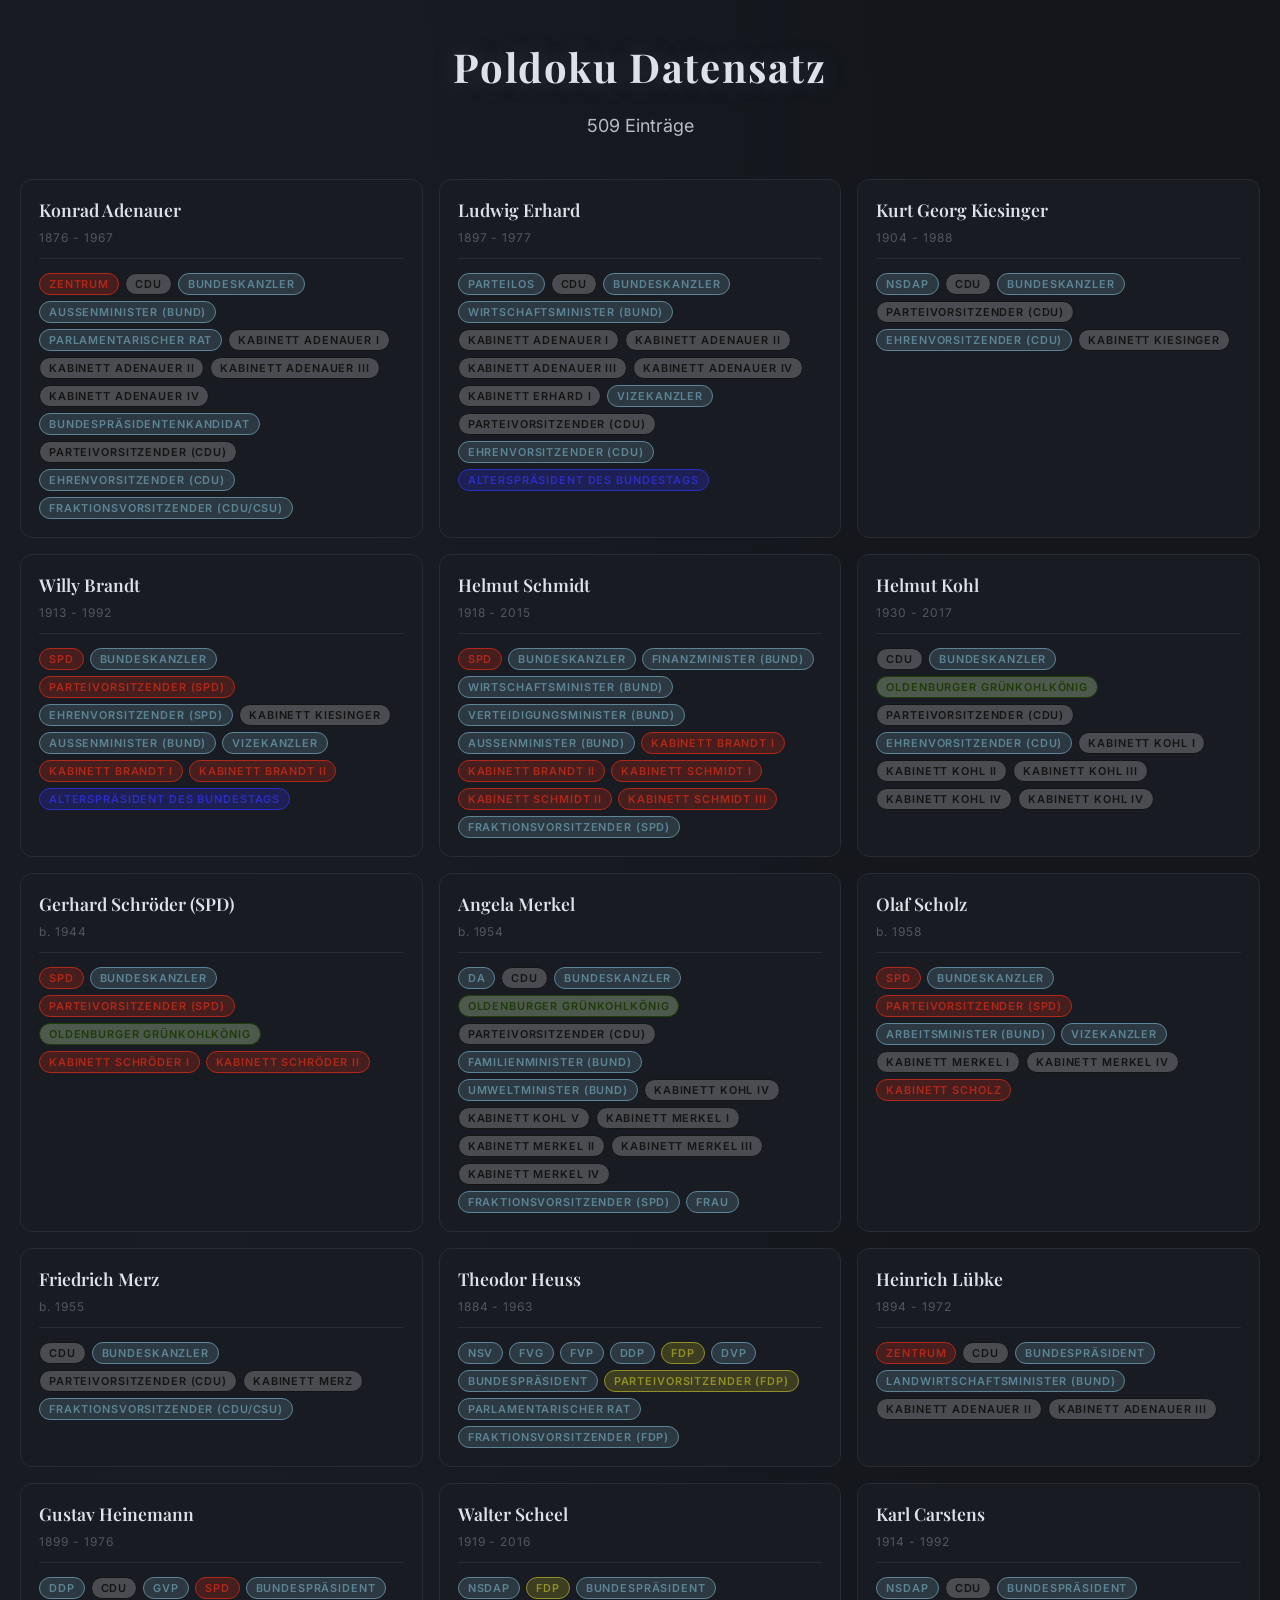
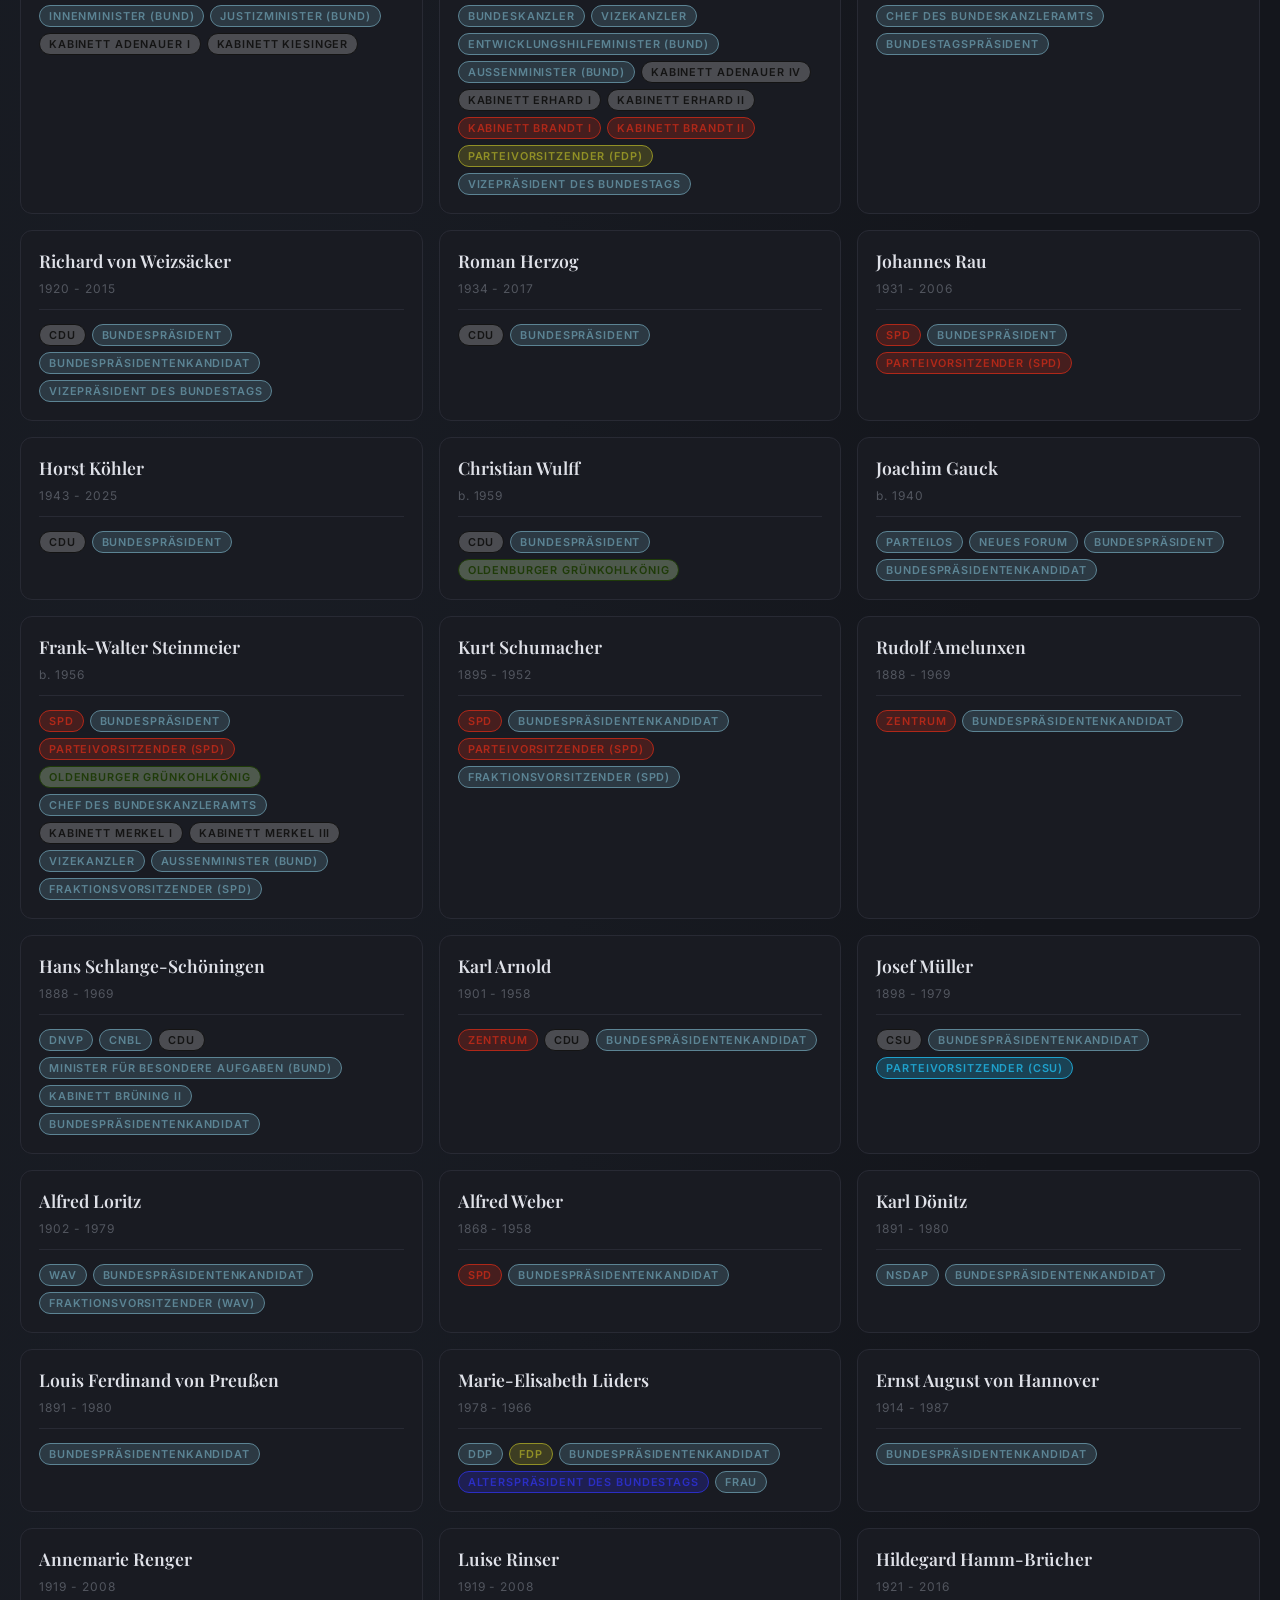
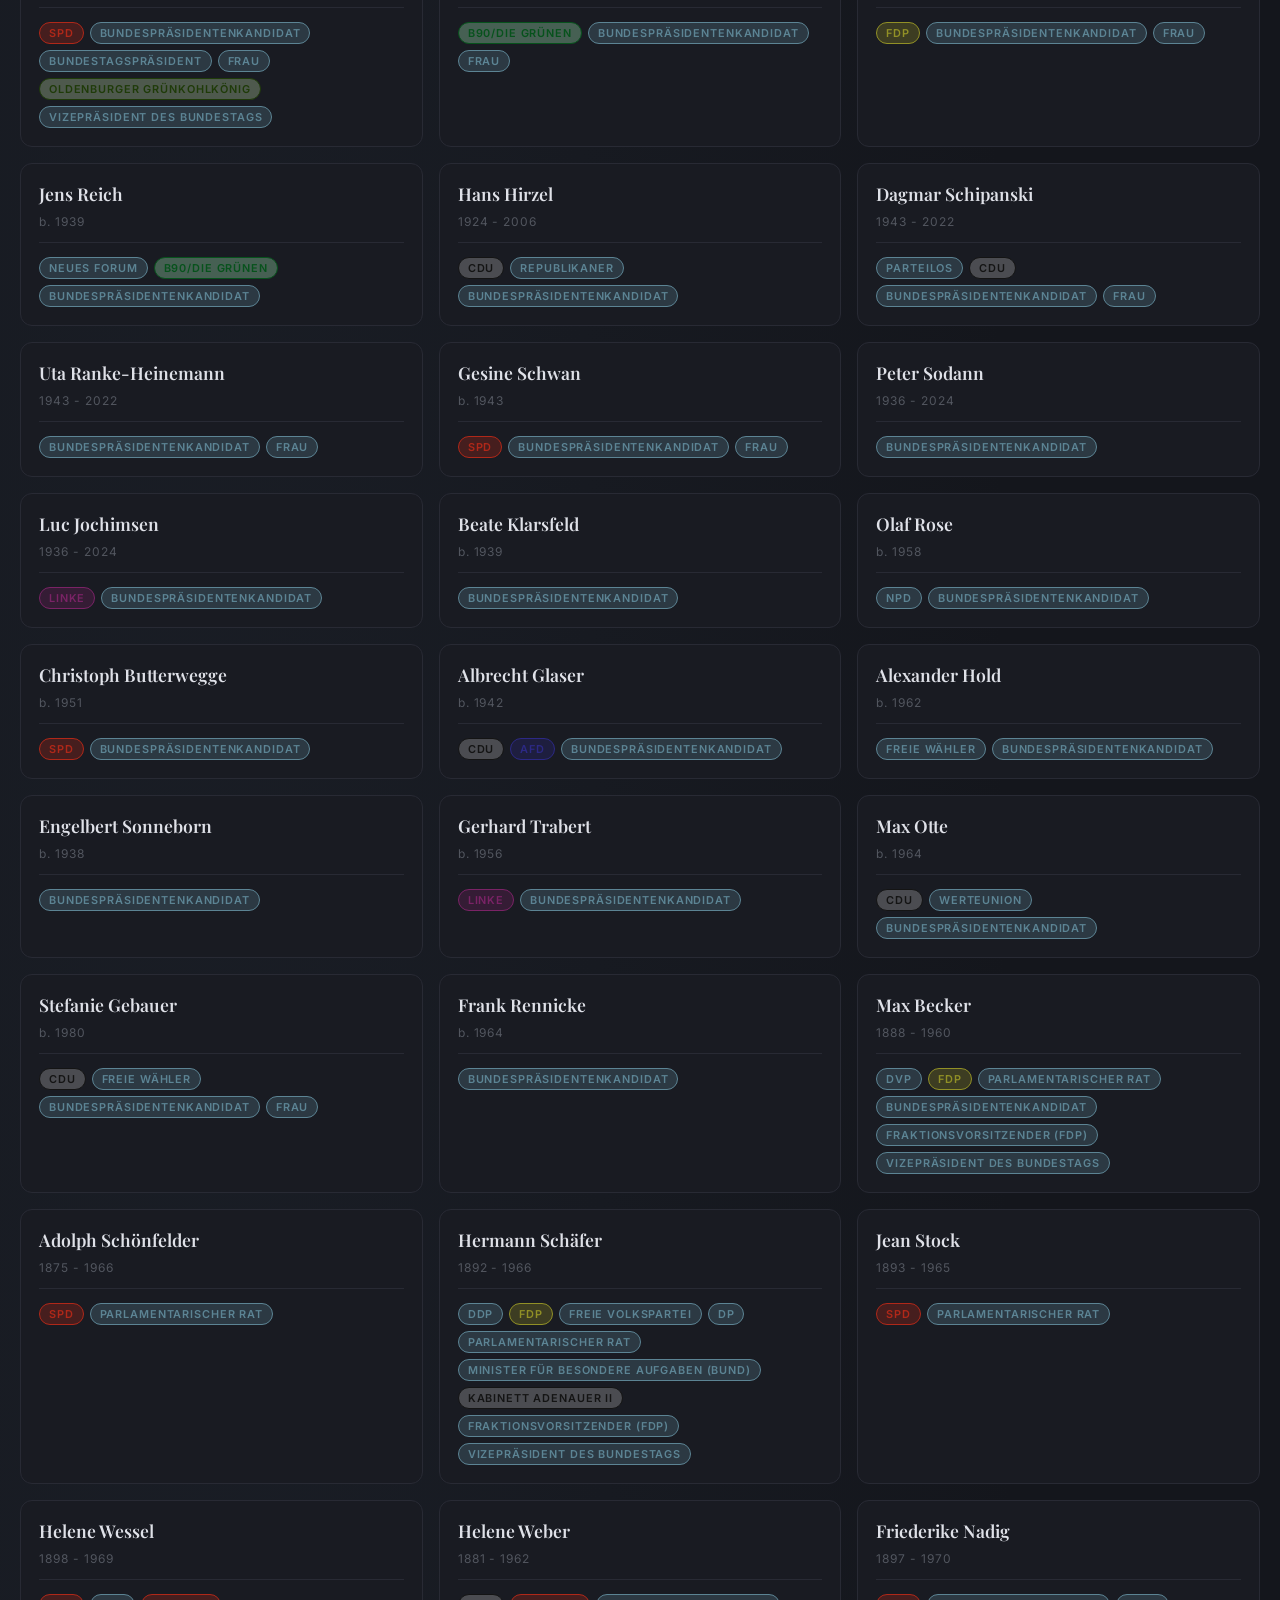
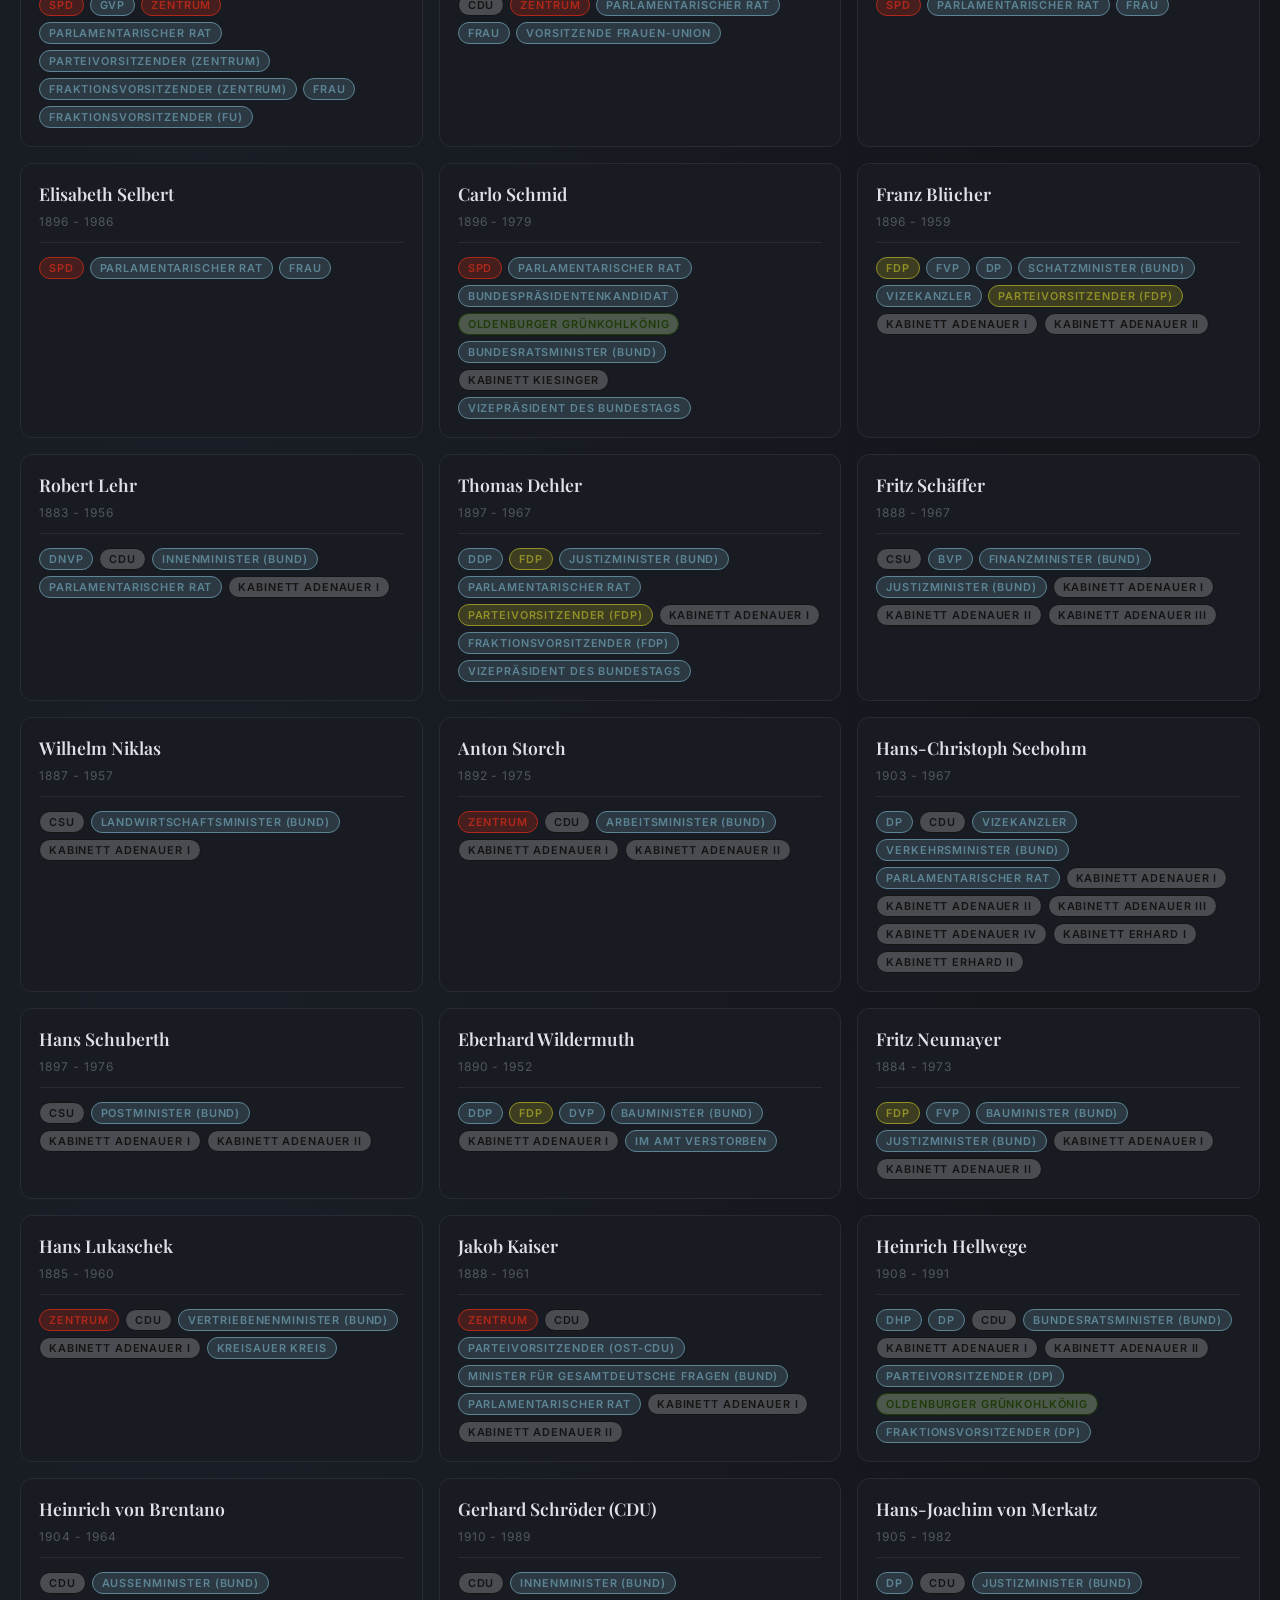
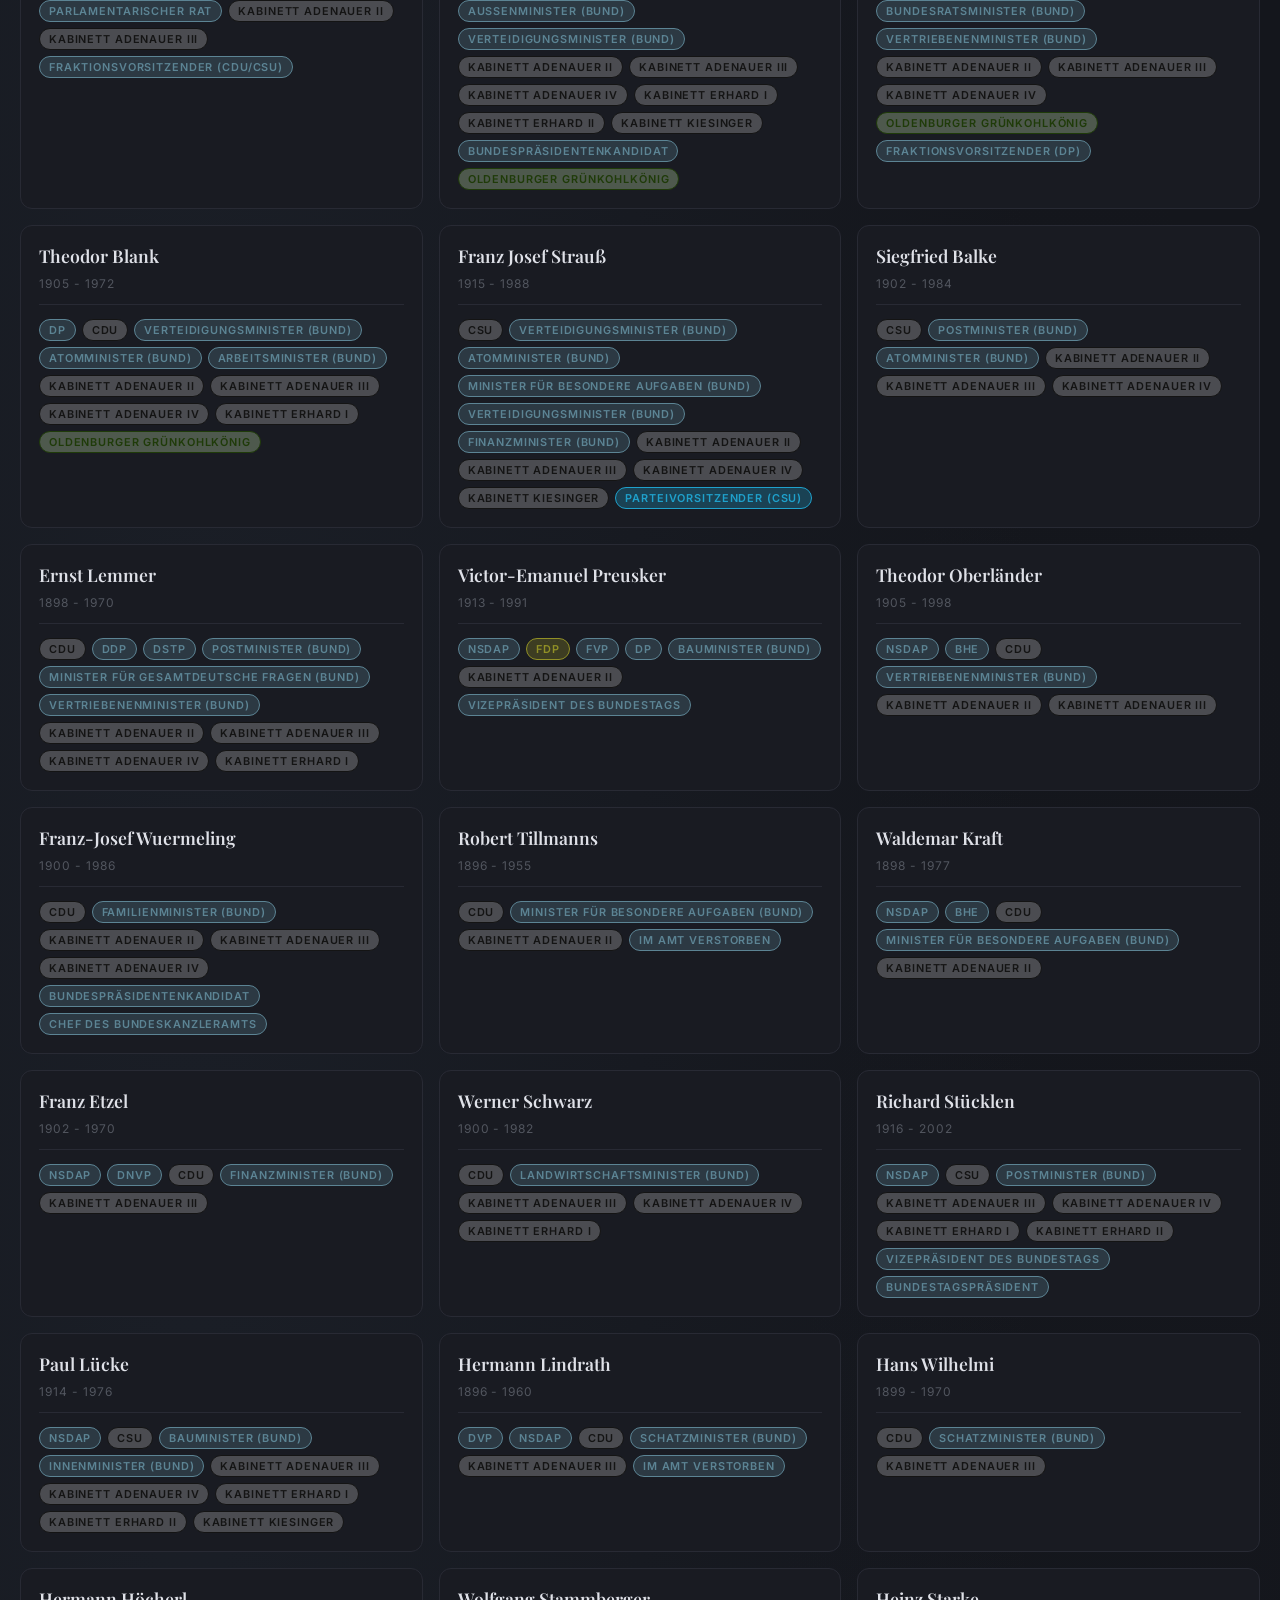
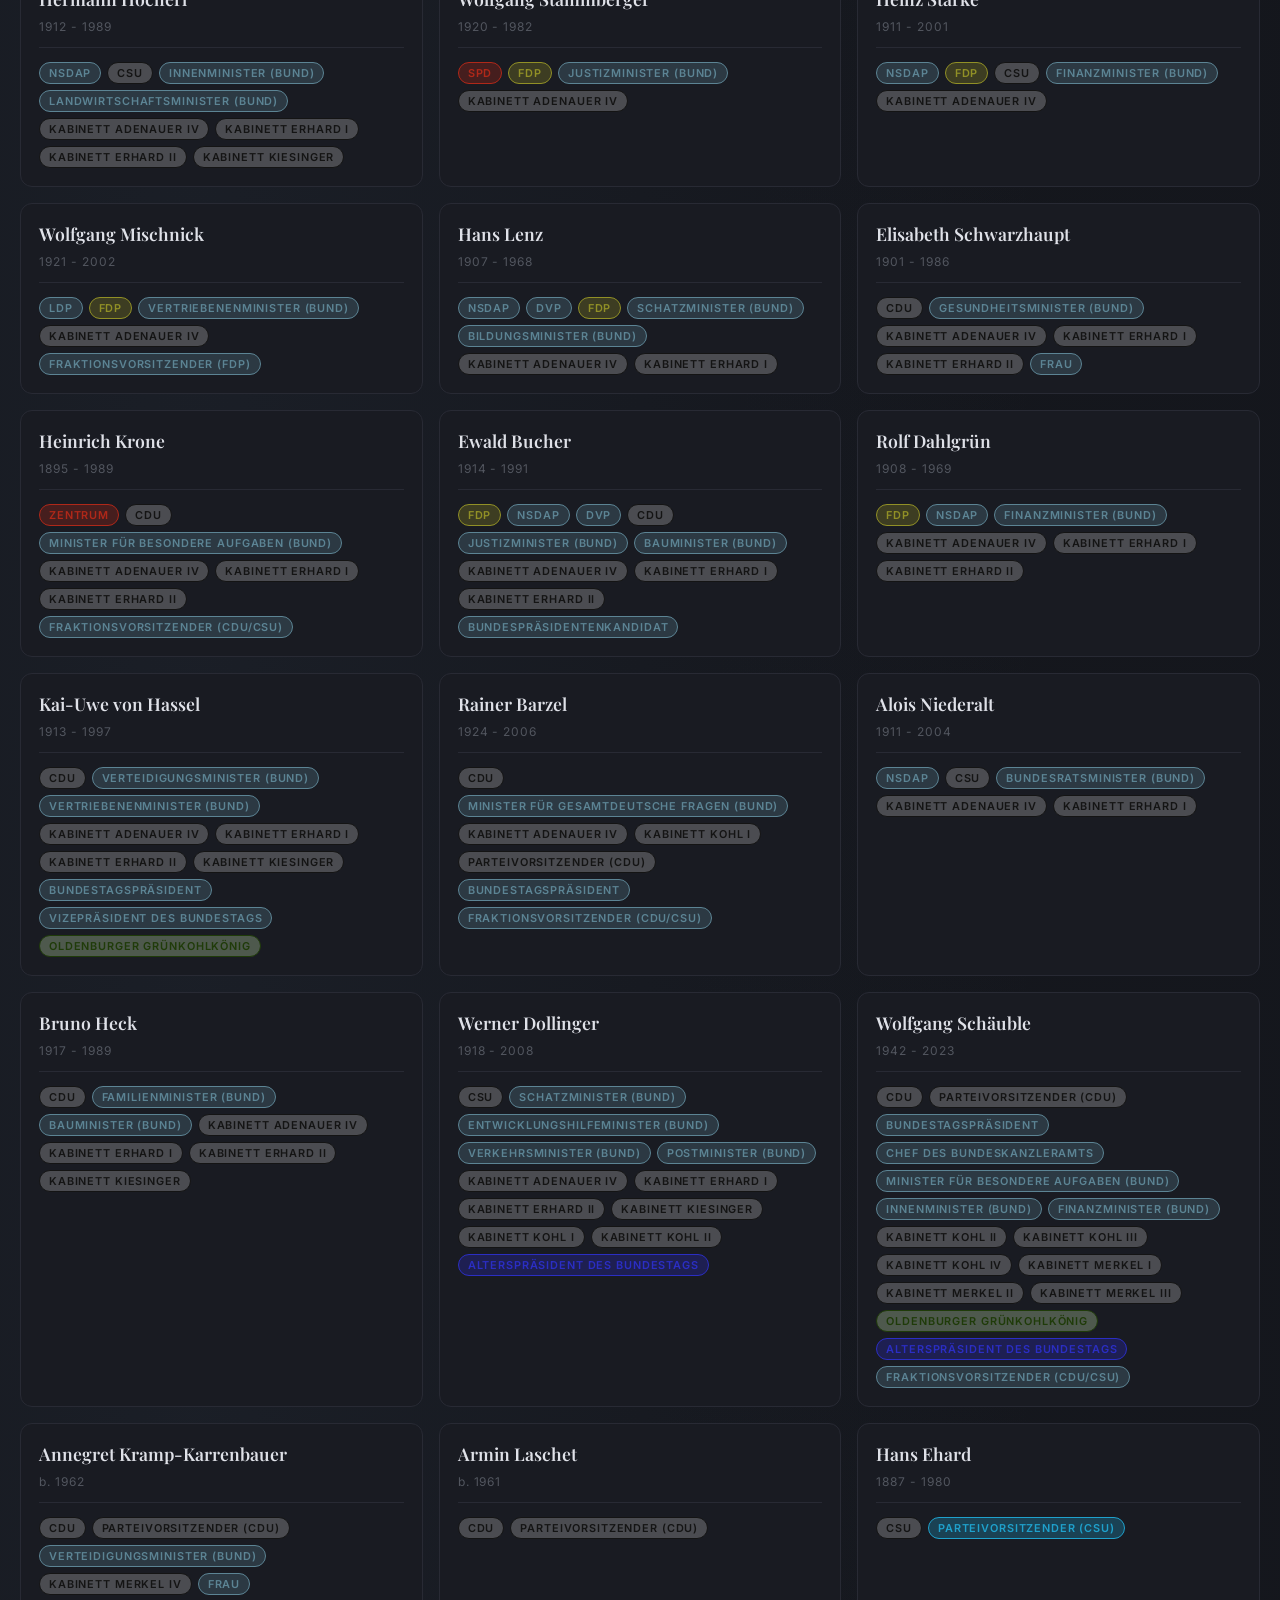
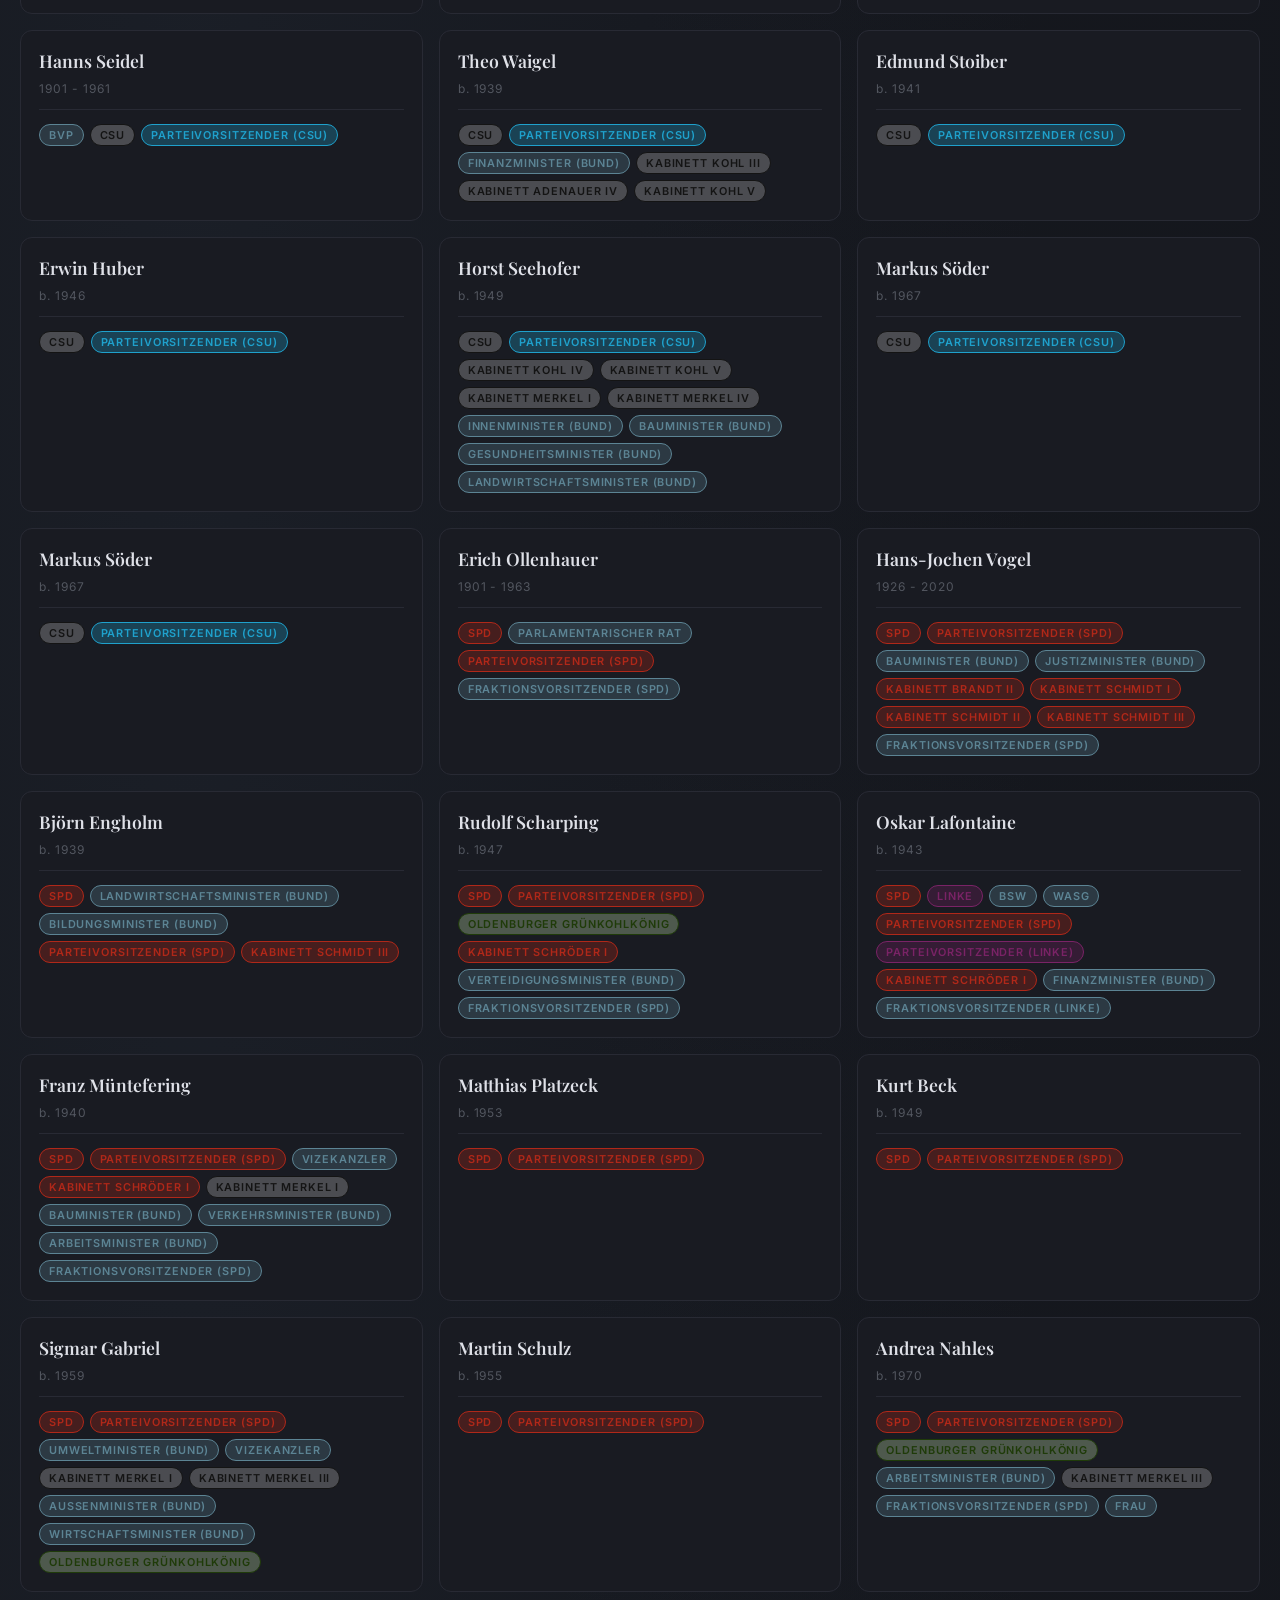
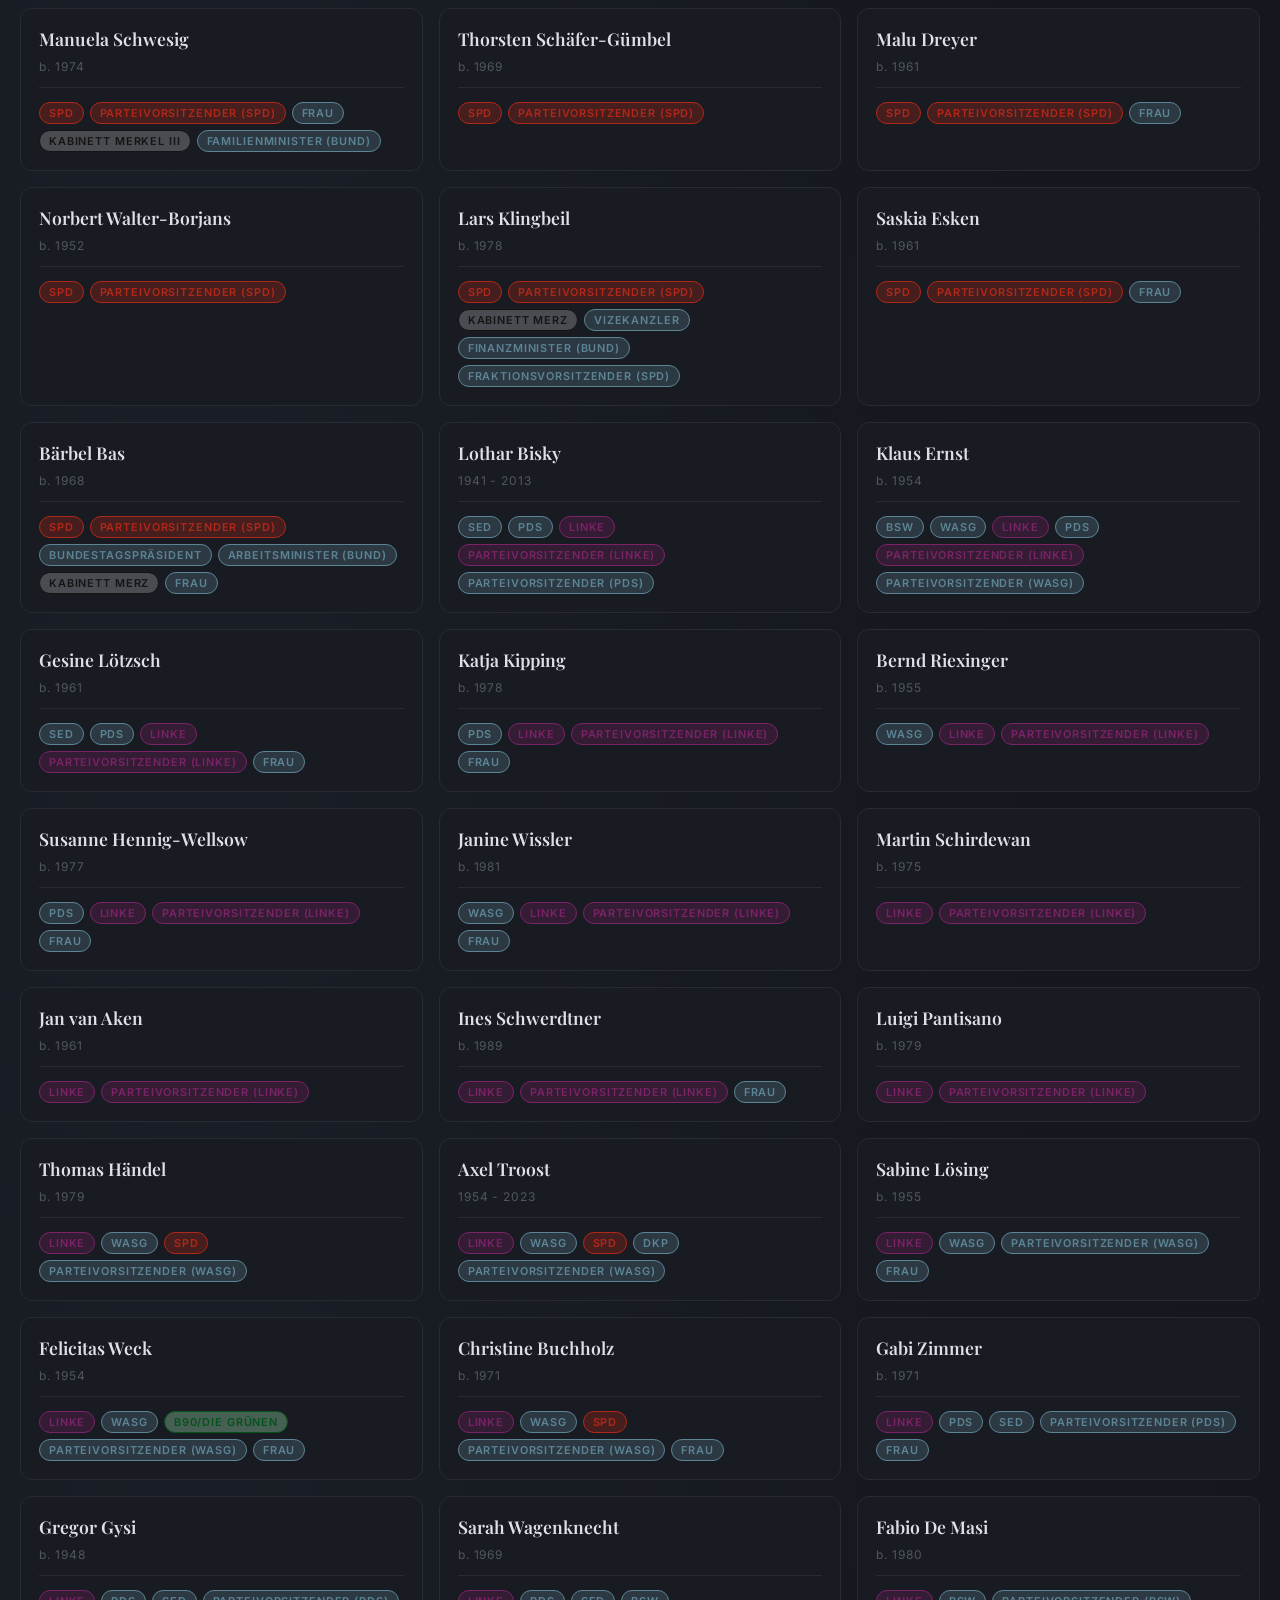
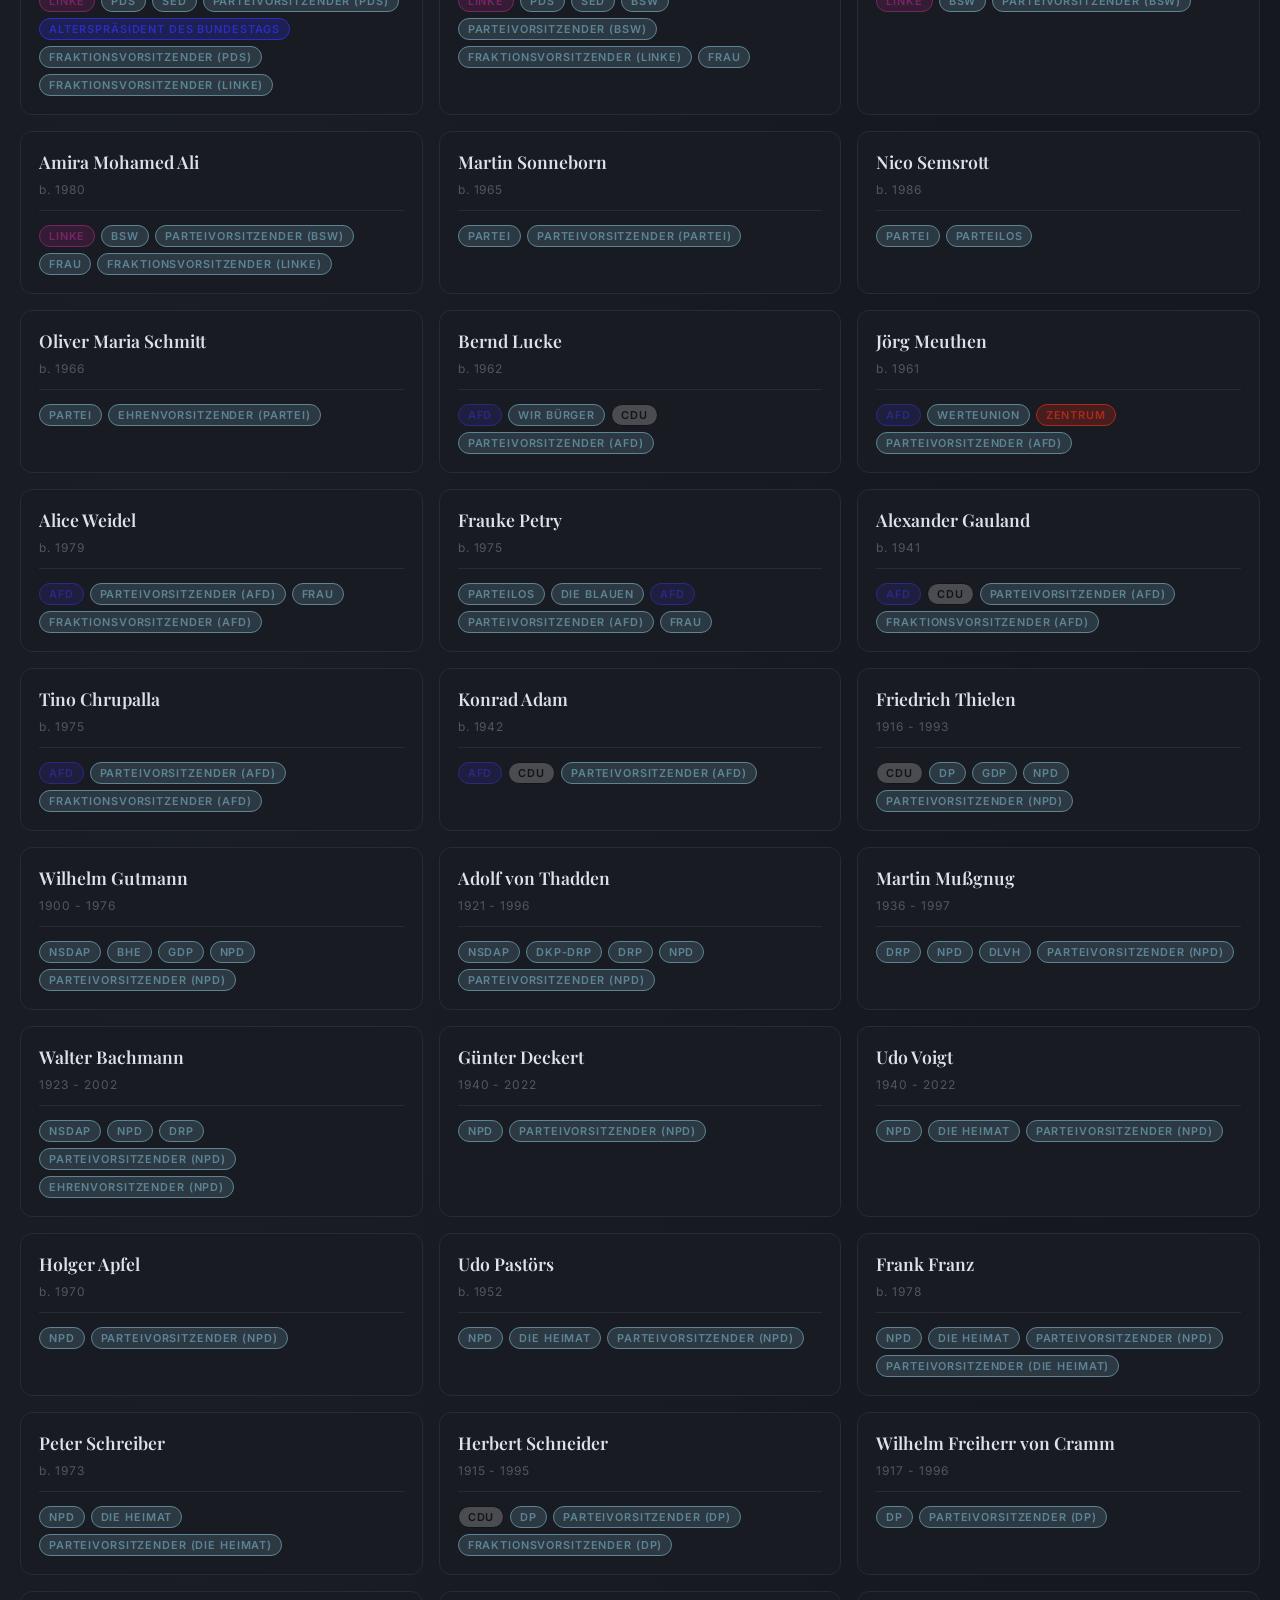
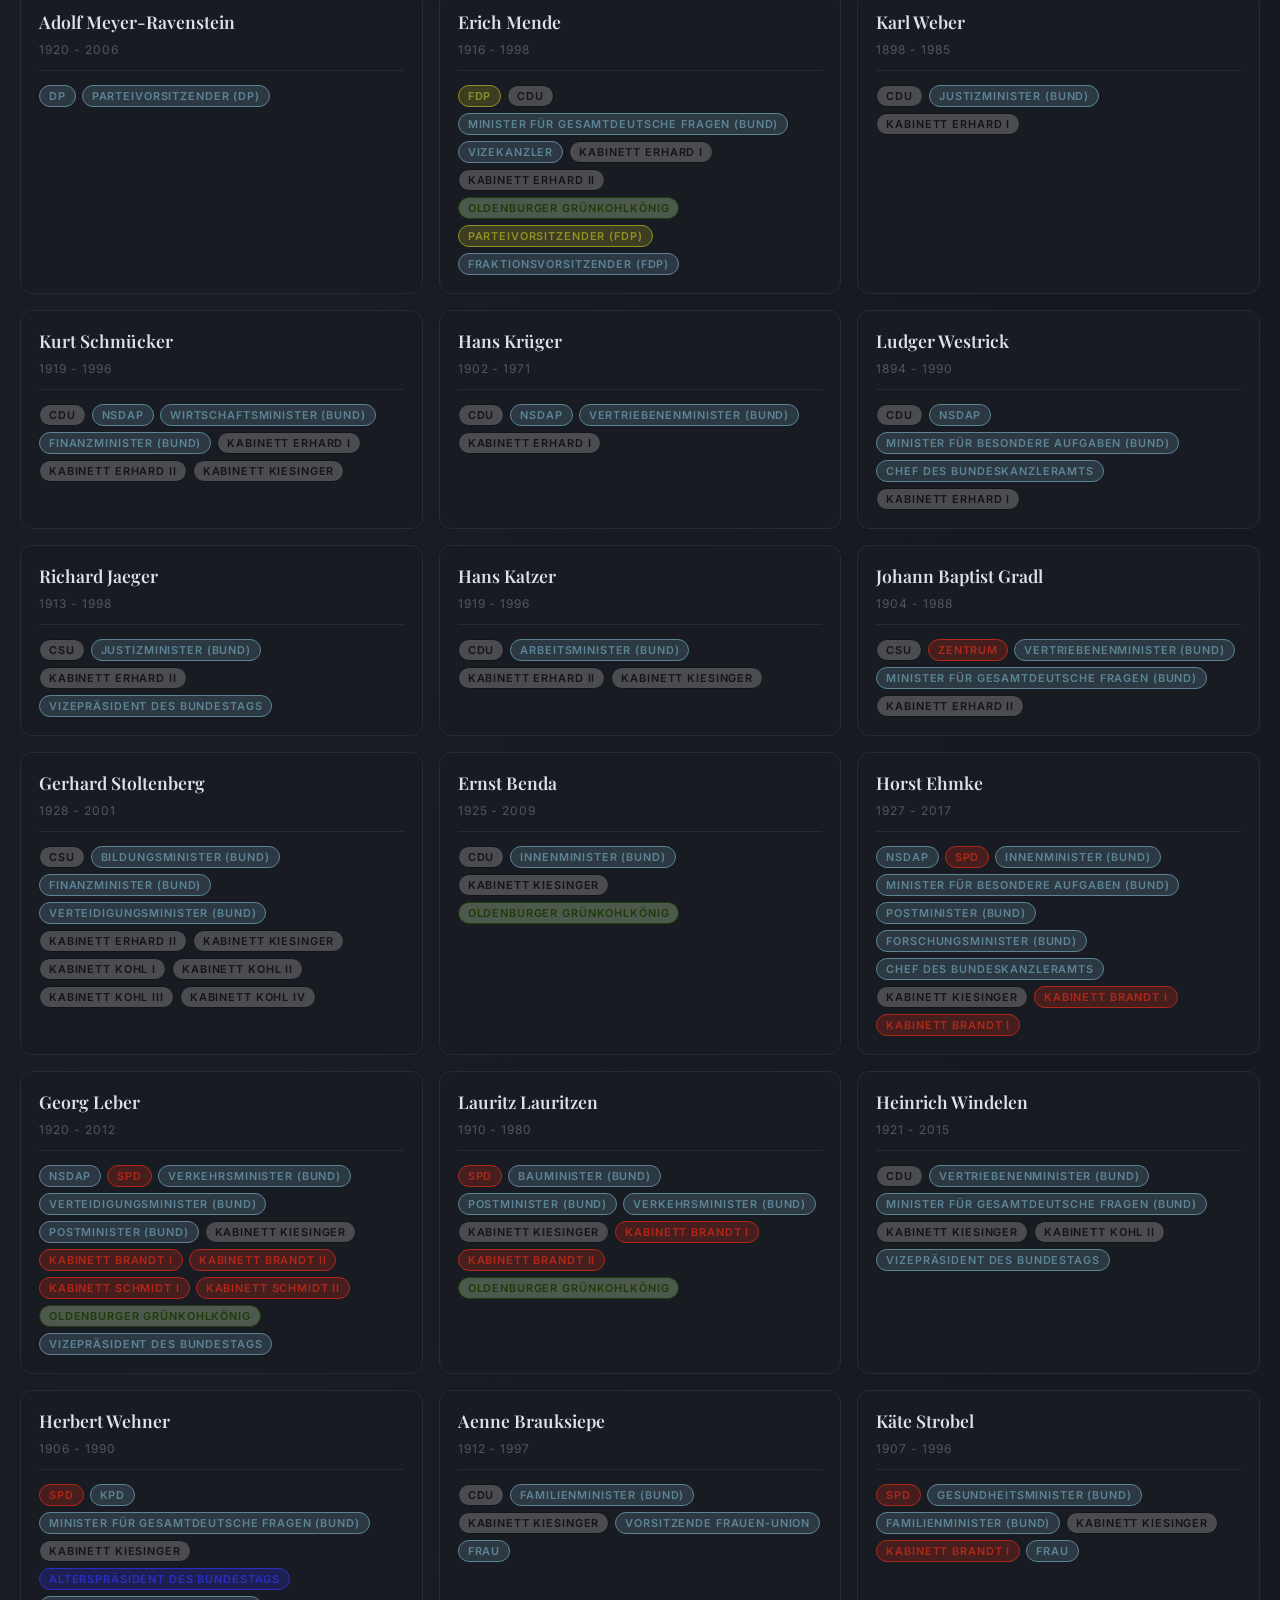
==== dataset.html @ 195da3c6 "Wambo" ====
<!DOCTYPE html>
<html lang="en">
<head>
  <meta charset="UTF-8" />
  <meta name="viewport" content="width=device-width, initial-scale=1.0" />
  <title>Dataset Visualization</title>
  <link href="https://fonts.googleapis.com/css2?family=Inter:wght@300;400;500;600&family=Playfair+Display:wght@600&display=swap" rel="stylesheet" />
  <link href="style.css" rel="stylesheet" />
  <style>
    body {
      padding-top: 40px;
    }
  </style>
</head>
<body>
  <header>
    <h1>Poldoku Datensatz</h1>
  </header>
  
  <div>
    <span id="total-count">...</span>
  </div>

  <div class="cards-grid" id="cards-container"></div>

  <script>
    // getRowColumnLabelStyle - adapted from setRowColumnLabelStyle in main.js
    function getRowColumnLabelStyle(color) {
      const defaultColor = '#5c8494';
      color = color || defaultColor;

      const hexToRgb = (hex) => {
        hex = hex.replace('#', '');
        return {
          r: parseInt(hex.slice(0, 2), 16),
          g: parseInt(hex.slice(2, 4), 16),
          b: parseInt(hex.slice(4, 6), 16)
        };
      };

      const rgbToHex = (r, g, b) => {
        return '#' + [r, g, b]
          .map(v => Math.round(v).toString(16).padStart(2, '0'))
          .join('');
      };

      const hexToLightness = (hex) => {
        hex = hex.replace('#', '');
        const r = parseInt(hex.slice(0, 2), 16) / 255;
        const g = parseInt(hex.slice(2, 4), 16) / 255;
        const b = parseInt(hex.slice(4, 6), 16) / 255;
        const max = Math.max(r, g, b);
        const min = Math.min(r, g, b);
        return (max + min) / 2;
      };

      const lightenHex = (hex, amount) => {
        const { r, g, b } = hexToRgb(hex);
        return rgbToHex(
          Math.min(255, r + 255 * amount),
          Math.min(255, g + 255 * amount),
          Math.min(255, b + 255 * amount)
        );
      };

      const darkenHex = (hex, amount) => {
        const { r, g, b } = hexToRgb(hex);
        return rgbToHex(
          r * (1 - amount),
          g * (1 - amount),
          b * (1 - amount)
        );
      };

      const lightness = hexToLightness(color);
      return {
        color: color,
        borderColor: color,
        backgroundColor: lightness < 0.3
          ? lightenHex(color, 0.6) + '55'
          : darkenHex(color, 0.1) + '55'
      };
    }

    async function renderJSON() {
      try {
        const [dataRes, conditionsRes] = await Promise.all([
          fetch('data.json'),
          fetch('conditions.json')
        ]);
        if (!dataRes.ok) throw new Error('Failed to load data');
        if (!conditionsRes.ok) throw new Error('Failed to load conditions');
        const data = await dataRes.json();
        const conditions = await conditionsRes.json();
        
        // Build a mapping from property strings to colors
        const propertyToColor = {};
        conditions.forEach(cond => {
          if (cond.color) {
            const conditionText = cond.condition;
            const includesMatches = conditionText.matchAll(/x\.properties\.includes\('([^']+)'\)/g);
            includesMatches.forEach(m => propertyToColor[m[1]] = cond.color);
            const startsWithMatches = conditionText.matchAll(/element\.startsWith\('([^']+)'\)/g);
            startsWithMatches.forEach(m => propertyToColor[m[1]] = cond.color);
          }
        });
        
        const container = document.getElementById('cards-container');
        const totalCount = document.getElementById('total-count');
        totalCount.textContent = `${data.length} Einträge`;
        
        data.forEach(person => {
          const card = document.createElement('div');
          card.className = 'person-card';
          
          const header = document.createElement('div');
          header.className = 'card-header';
          
          const name = document.createElement('h3');
          name.className = 'person-name';
          name.textContent = person.name;
          
          const lifespan = document.createElement('span');
          lifespan.className = 'person-lifespan';
          lifespan.textContent = person.death ? `${person.birth} - ${person.death}` : `b. ${person.birth}`;
          
          header.append(name, lifespan);
          card.appendChild(header);
          
          if (person.properties.length > 0) {
            const tags = document.createElement('div');
            tags.className = 'tags';
            person.properties.forEach(p => {
              const tag = document.createElement('span');
              tag.className = 'tag';
              tag.textContent = p;
              const color = propertyToColor[p] || '#5c8494';
              const tagId = 'tag-' + Math.random().toString(36).substr(2, 9);
              tag.id = tagId;
              const style = getRowColumnLabelStyle(color);
              tag.style.color = style.color;
              tag.style.borderColor = style.borderColor;
              tag.style.backgroundColor = style.backgroundColor;
              tags.appendChild(tag);
            });
            card.appendChild(tags);
          }
          
          container.appendChild(card);
        });
        
      } catch (error) {
        console.error('Error rendering JSON:', error);
        document.getElementById('cards-container').innerHTML = '<div class="error">Failed to load data.</div>';
      }
    }
    
    document.addEventListener('DOMContentLoaded', renderJSON);
  </script>
  
  <style>
    .cards-grid {
      display: grid;
      grid-template-columns: repeat(auto-fill, minmax(320px, 1fr));
      gap: 16px;
      padding: 20px;
      max-width: 1400px;
      width: 100%;
    }
    
    .person-card {
      background: #191b22;
      border: 1px solid #282a34;
      border-radius: 12px;
      padding: 18px;
      transition: all 0.2s ease;
    }
    
    .person-card:hover {
      border-color: #444c5c;
      box-shadow: 0 4px 20px rgba(60, 75, 95, 0.2);
      transform: translateY(-2px);
    }
    
    .card-header {
      margin-bottom: 14px;
      padding-bottom: 12px;
      border-bottom: 1px solid #282a34;
    }
    
    .person-name {
      font-family: 'Playfair Display', serif;
      font-size: 1.1rem;
      color: #dfe1e8;
      margin-bottom: 4px;
      font-weight: 600;
    }
    
    .person-lifespan {
      font-size: 0.75rem;
      color: #52565f;
      letter-spacing: 0.08em;
    }
    
    .tags {
      display: flex;
      flex-wrap: wrap;
      gap: 6px;
      margin-top: 10px;
    }
    
    .tag {
      font-size: 0.68rem;
      font-weight: 600;
      letter-spacing: 0.08em;
      text-transform: uppercase;
      padding: 3px 9px;
      border-radius: 16px;
      border: 1px solid;
    }
    
    .error {
      color: #bd2b41;
      text-align: center;
      padding: 40px;
      font-size: 1rem;
    }
    
    @media (max-width: 768px) {
      .cards-grid {
        grid-template-columns: repeat(auto-fill, minmax(280px, 1fr));
        padding: 12px;
      }
    }
  </style>
</body>
</html>
---- style.css ----
*, *::before, *::after { box-sizing: border-box; margin: 0; padding: 0; }

[contenteditable=true]:empty:before{
    content: attr(placeholder);
    color: #52565f;
    font-size: 0.9rem;
    font-weight: 500;
    pointer-events: none;
    display: block; /* For Firefox */
}

body {
    min-height: 100vh;
    display: flex;
    flex-direction: column;
    align-items: center;
    justify-content: center;
    background: #14161c;
    background-image:
    radial-gradient(ellipse at 15% 25%, rgba(60, 75, 95, 0.16) 0%, transparent 55%),
    radial-gradient(ellipse at 85% 75%, rgba(50, 65, 80, 0.14) 0%, transparent 55%);
    font-family: 'Inter', sans-serif;
    color: #b8bcc6;
    gap: 1.4rem;
    font-size: 18px;
}

header { text-align: center; }

h1 {
    font-family: 'Playfair Display', serif;
    font-size: 2.5rem;
    color: #dfe1e8;
    letter-spacing: 0.04em;
    text-shadow: 0 0 24px rgba(100, 116, 139, 0.28);
}

.subtitle {
    font-size: 0.9rem;
    letter-spacing: 0.22em;
    text-transform: uppercase;
    color: #52565f;
    margin-top: 0.5rem;
}

/* ── Progress ── */
.progress-row {
    display: flex;
    align-items: center;
    gap: 10px;
    width: min(486px, 94vw);
}

.track {
    flex: 1;
    height: 3px;
    background: #20222a;
    border-radius: 3px;
    overflow: hidden;
}

.fill {
    height: 100%;
    width: 0%;
    background: linear-gradient(90deg, #465063, #62728a);
    border-radius: 3px;
    transition: width 0.45s ease;
}

.prog-label {
    font-size: 0.875rem;
    color: #52565f;
    min-width: 40px;
    text-align: right;
}

.wrong-answers-label {
    font-size: 0.875rem;
    color: #bd2b41;
    min-width: 40px;
    text-align: right;
}

.wrong-answers-label::before {
    content: "❌";
    margin-right: 5px;
    font-size: 0.625rem;
}

/* ── Grid ─ */
.grid {
    display: grid;
    grid-template-columns: minmax(70px, 8vw) repeat(3, minmax(100px, 10vw));
    grid-template-rows: minmax(56px, 12vh) repeat(3, minmax(100px, 15vh));
    gap: 6px;
    width: fit-content;
    max-width: 90vw;
    margin: 0 auto;
}

.corner { /* empty */ }

.col-label,
.row-label {
    display: flex;
    flex-direction: column;
    align-items: center;
    justify-content: center;
    gap: 5px;
    background: #191b22;
    border: 1px solid #282a34;
    border-radius: 10px;
    padding: 10px 8px;
    font-size: 0.85rem;
    font-weight: 600;
    letter-spacing: 0.14em;
    text-transform: uppercase;
    text-align: center;
    overflow-wrap: break-word;
    cursor: help;
}

.lbl-icon {
    max-height: 20px;
}

/* ── Cells ── */
.cell {
    background: #16171f;
    border: 1.5px dashed #262832;
    border-radius: 10px;
    display: flex;
    align-items: center;
    justify-content: center;
    cursor: pointer;
    transition: background 0.14s, border-color 0.14s, box-shadow 0.14s;
    text-align: center;
    padding: 12px;
    font-size: 1rem;
    position: relative;
}

.cell:not(.filled):hover {
    background: #1c1e28;
    border-color: #444c5c;
    border-style: solid;
    box-shadow: 0 0 16px rgba(60, 75, 95, 0.1);
}

.cell-hint {
    font-size: 0.85rem;
    color: #34363f;
    letter-spacing: 0.04em;
    pointer-events: none;
}

.cell.filled {
    background: #14201c;
    border: 1.5px solid #3a5c50;
    cursor: default;
}

.cell.filled:hover { box-shadow: none; }

.cell.filled.gold {
    background: #2d2208;
    border-color: #d4a017;
}

.cell.filled.gold .cell-answer span {
    color: #d4a017;
}

.cell.filled.gold .check-ring {
    background: #4a3a0a;
    border-color: #d4a017;
    color: #ffd700;
}

.cell.wrong {
    background: #2d191b;
    border-color: #8c4a4a;
    box-shadow: inset 0 0 0 1px rgba(140,74,74,0.4);
}

.cell.wrong .cell-hint,
.cell.wrong .cell-answer span {
    color: #d4867c;
}

.label-tooltip {
    position: fixed;
    z-index: 150;
    max-width: 260px;
    padding: 14px 16px;
    background: rgba(24, 26, 36, 0.94);
    border: 1px solid rgba(100, 116, 139, 0.18);
    border-radius: 12px;
    color: #777777;
    font-size: 0.825rem;
    line-height: 1.35;
    pointer-events: none;
    opacity: 0;
    transition: opacity 0.16s ease, transform 0.16s ease;
    box-shadow: 0 18px 40px rgba(0,0,0,0.28);
    white-space: normal;
}

.label-tooltip.visible {
    opacity: 1;
}

.cell-answer {
    display: flex;
    flex-direction: column;
    align-items: center;
    gap: 6px;
    pointer-events: none;
}

.check-ring {
    width: 24px;
    height: 24px;
    border-radius: 50%;
    background: #204438;
    border: 1px solid #4a8c72;
    display: flex;
    align-items: center;
    justify-content: center;
    font-size: 0.75rem;
    color: #7cc4a8;
}

.check-ring.wrong {
    background: #4a1c1c;
    border-color: #8c4a4a;
    color: #d4867c;
}

.cell-answer span {
    color: #6cb494;
    font-weight: 600;
    font-size: 1.05rem;
}

/* ── Modal ── */
.backdrop {
    position: fixed;
    inset: 0;
    background: rgba(6, 6, 10, 0.82);
    backdrop-filter: blur(5px);
    display: flex;
    align-items: center;
    justify-content: center;
    z-index: 100;
    opacity: 0;
    pointer-events: none;
    transition: opacity 0.18s;
}

.backdrop.open {
    opacity: 1;
    pointer-events: all;
}

.modal {
    background: #191b24;
    border: 1px solid #2c2e3a;
    border-radius: 16px;
    padding: 22px 24px 26px;
    width: 310px;
    max-width: 92vw;
    box-shadow: 0 28px 72px rgba(0,0,0,0.7), 0 0 44px rgba(50,58,72,0.1);
    transform: scale(0.95) translateY(6px);
    transition: transform 0.18s;
}

.backdrop.open .modal {
    transform: scale(1) translateY(0);
}

.modal-head {
    display: flex;
    justify-content: space-between;
    align-items: flex-start;
    margin-bottom: 16px;
}

.modal-eyebrow {
    font-size: 0.8125rem;
    text-transform: uppercase;
    letter-spacing: 0.2em;
    color: #484a58;
    margin-bottom: 6px;
}

.modal-tags { display: flex; align-items: center; gap: 6px; flex-wrap: wrap; }

.tag {
    font-size: 0.825rem;
    font-weight: 600;
    letter-spacing: 0.1em;
    text-transform: uppercase;
    padding: 4px 10px;
    border-radius: 20px;
}

.tag.r { background: rgba(50,70,90,0.24); color: #5c8494; border: 1px solid rgba(50,70,90,0.4); }
.tag.c { background: rgba(60,66,80,0.24); color: #8890a2; border: 1px solid rgba(60,66,80,0.4); }
.plus { color: #383a46; font-size: 0.9375rem; }

.x-btn {
    background: none;
    border: none;
    color: #40424e;
    font-size: 1.125rem;
    cursor: pointer;
    line-height: 1;
    padding: 2px 4px;
    border-radius: 4px;
    transition: color 0.14s;
}
.x-btn:hover { color: #868c9c; }

.opts { 
    display: flex; 
    flex-direction: column; 
    gap: 7px;
    max-height: 200px;
    overflow-y: auto;
}

.opts-text-box {
    font-size: 1.1rem;
    font-weight: 600;
    letter-spacing: 0.1em;
    text-transform: uppercase;
    padding: 14px 16px;
    margin-bottom: 16px;
    border-radius: 9px;
    background: rgba(60,66,80,0.24);
    color: #8890a2;
    border: 1px solid rgba(60,66,80,0.4);
    outline: none;
    transition: background 0.13s, border-color 0.13s, color 0.13s, box-shadow 0.13s;
    min-height: 20px;
}

.opts-text-box:focus {
    background: rgba(80,90,110,0.32);
    border-color: rgba(80,90,110,0.6);
    color: #dadde4;
    box-shadow: 0 0 12px rgba(60,75,95,0.2);
}

.opts-text-box.wrong {
    background: #201616;
    border-color: #8c5c4a;
    color: #c49080;
    animation: jolt 0.32s ease;
}

.opt {
    background: #20222c;
    border: 1px solid #2e303c;
    color: #a4a8b6;
    font-family: 'Inter', sans-serif;
    font-size: 1.1rem;
    font-weight: 500;
    cursor: pointer;
    text-align: left;
    display: flex;
    align-items: center;
    gap: 10px;
    border-radius: 9px;
    padding: 12px 16px;
    transition: background 0.13s, border-color 0.13s, color 0.13s;
}

.opt:hover { background: #262836; border-color: #444c5c; color: #dcdee6; }

.dot {
    width: 8px; height: 8px;
    border-radius: 50%;
    background: #3e4250;
    flex-shrink: 0;
    transition: background 0.13s;
}
.opt:hover .dot { background: #62728a; }

.opt.correct {
    background: #142018;
    border-color: #4a8c72;
    color: #7cbc9c;
    animation: pop 0.32s ease;
}
.opt.correct .dot { background: #4a8c72; }

.opt.wrong {
    background: #201616;
    border-color: #8c5c4a;
    color: #c49080;
    animation: jolt 0.32s ease;
}
.opt.wrong .dot { background: #8c5c4a; }

@keyframes pop  { 0%,100%{transform:scale(1)} 50%{transform:scale(1.03)} }
@keyframes jolt { 0%,100%{transform:translateX(0)} 25%{transform:translateX(-5px)} 75%{transform:translateX(5px)} }

/* ── Win overlay ── */
.win {
    position: fixed;
    inset: 0;
    background: rgba(6,6,10,0.88);
    backdrop-filter: blur(6px);
    display: flex;
    align-items: center;
    justify-content: center;
    z-index: 200;
    opacity: 0;
    pointer-events: none;
    transition: opacity 0.45s;
}

.win.show { opacity: 1; pointer-events: all; }

.win-box {
    background: #181a24;
    border: 1px solid #3a4252;
    border-radius: 18px;
    padding: 40px 52px;
    text-align: center;
    box-shadow: 0 0 70px rgba(50,60,80,0.18), 0 28px 72px rgba(0,0,0,0.62);
}

.win-icon { font-size: 3.25rem; margin-bottom: 14px; }
.win-title { font-family:'Playfair Display',serif; font-size:2.25rem; color:#dfe1e8; margin-bottom:6px; }
.win-sub { font-size:0.975rem; color:#484a58; margin-bottom:24px; }

.again-btn {
    background: linear-gradient(135deg, #38404e, #4c5668);
    border: none;
    border-radius: 10px;
    padding: 12px 32px;
    color: #dadde4;
    font-family: 'Inter', sans-serif;
    font-size: 1.075rem;
    font-weight: 600;
    cursor: pointer;
    letter-spacing: 0.06em;
    transition: opacity 0.15s;
}
.again-btn:hover { opacity: 0.78; }

/* ── Footer ── */
footer {
    margin-top: 2rem;
    padding: 14px 22px;
    color: #52565f;
    font-size: 0.9rem;
}

.footer-links {
    display: flex;
    gap: 16px;
    justify-content: center;
    flex-wrap: wrap;
}

.footer-links a {
    color: #6c8494;
    text-decoration: none;
    transition: color 0.14s;
}

.footer-links a:hover {
    color: #a4b8c8;
}
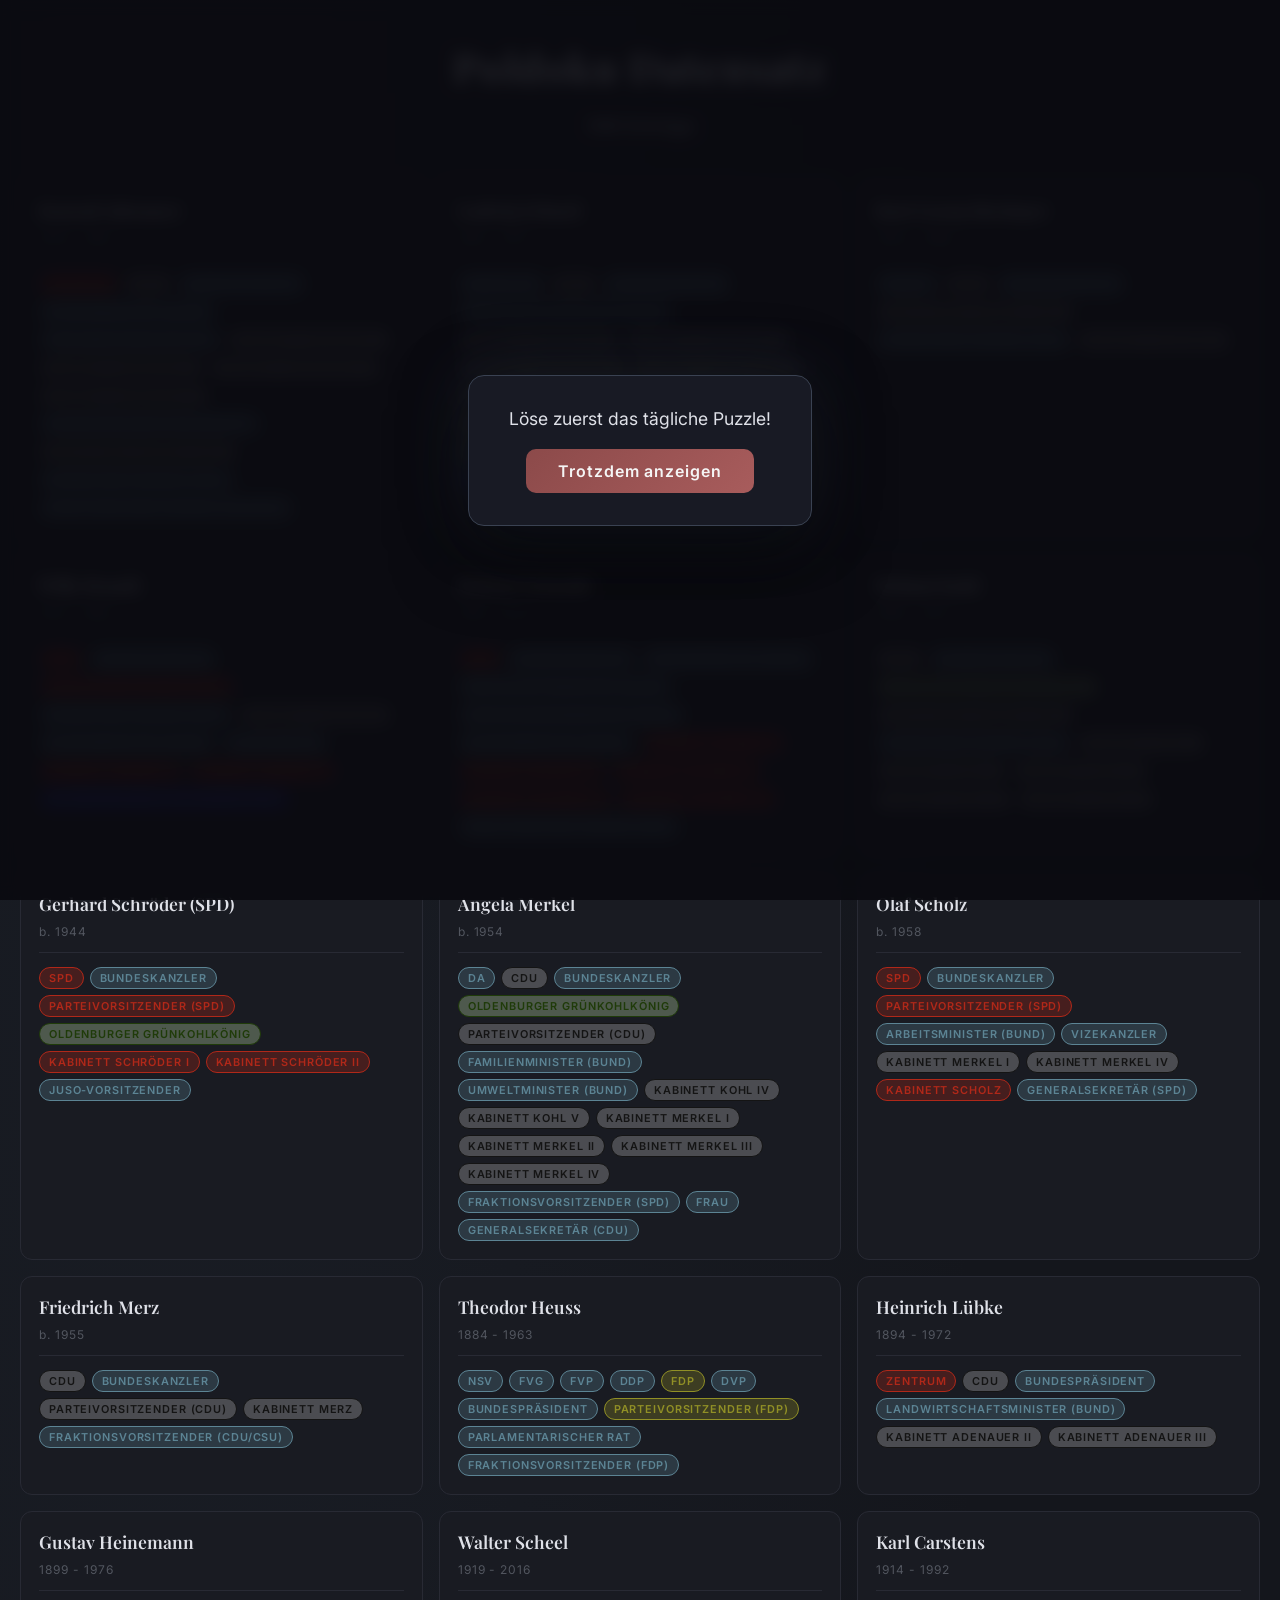
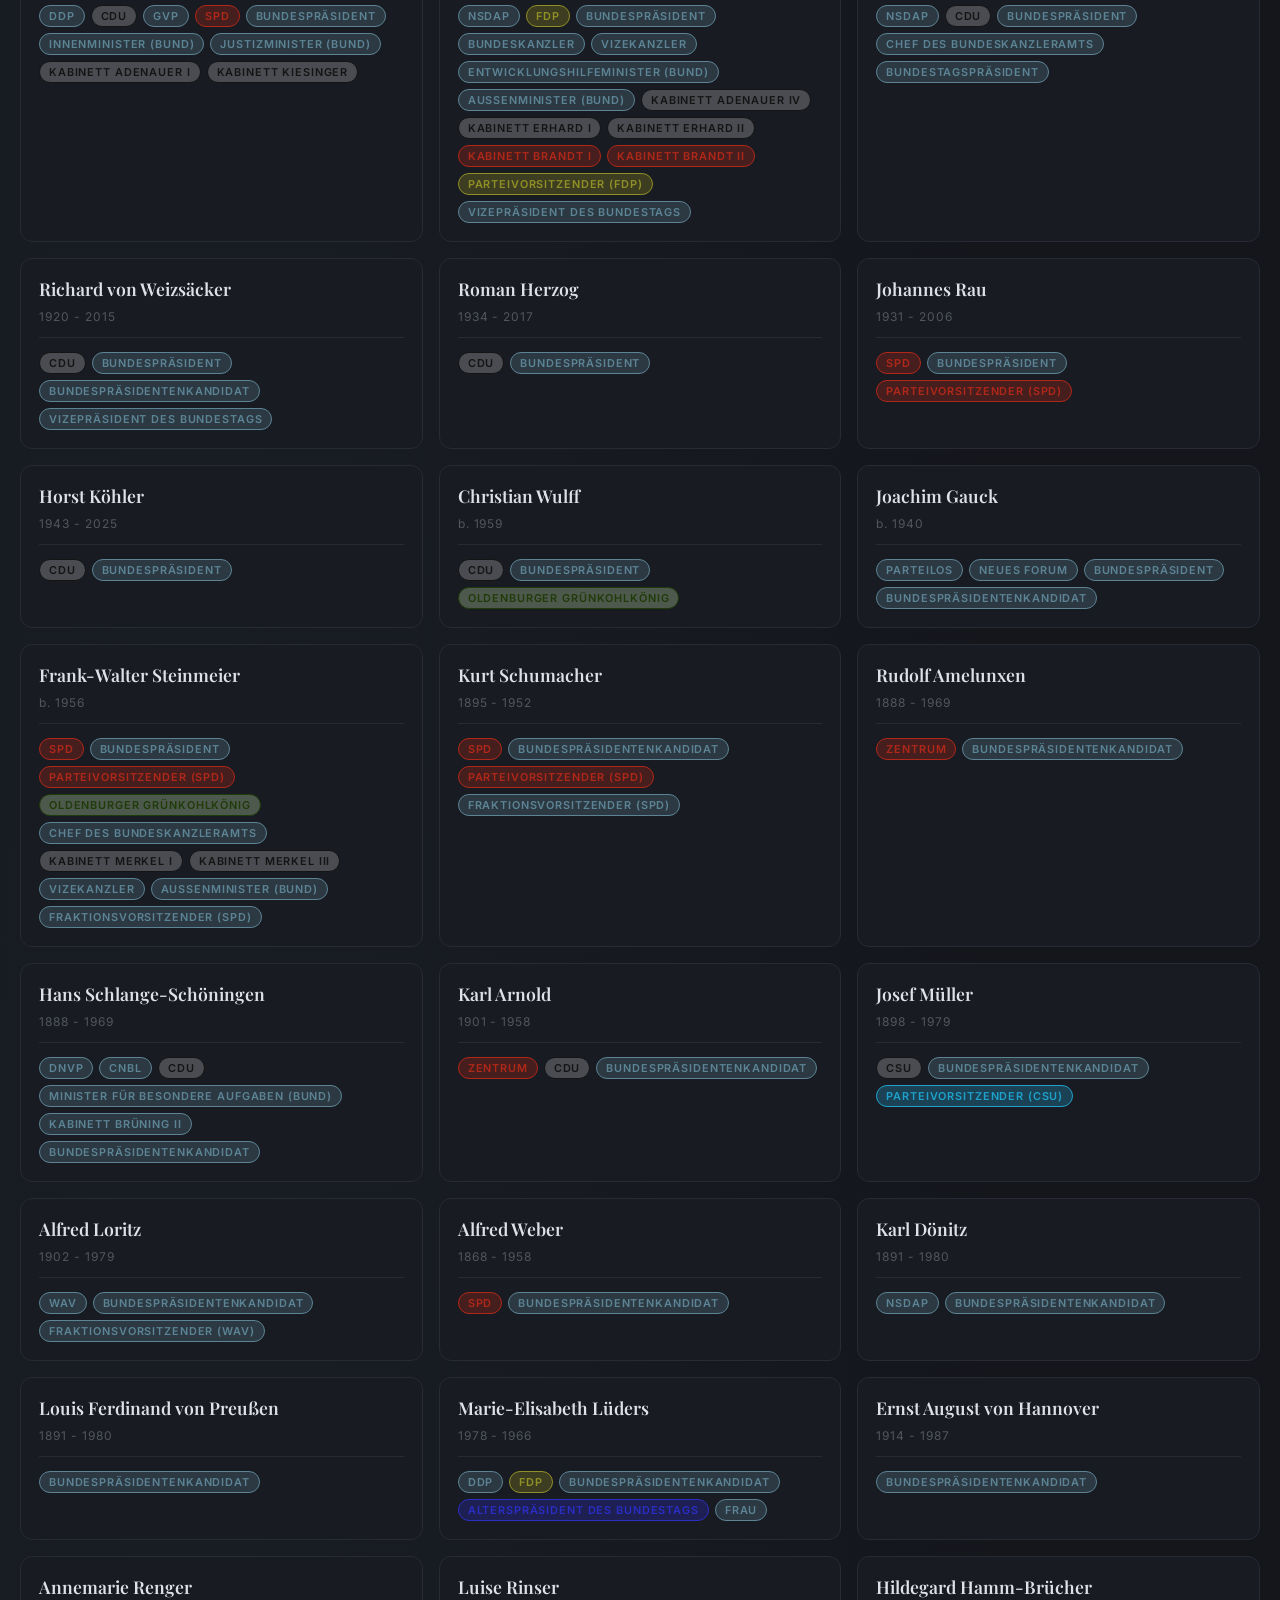
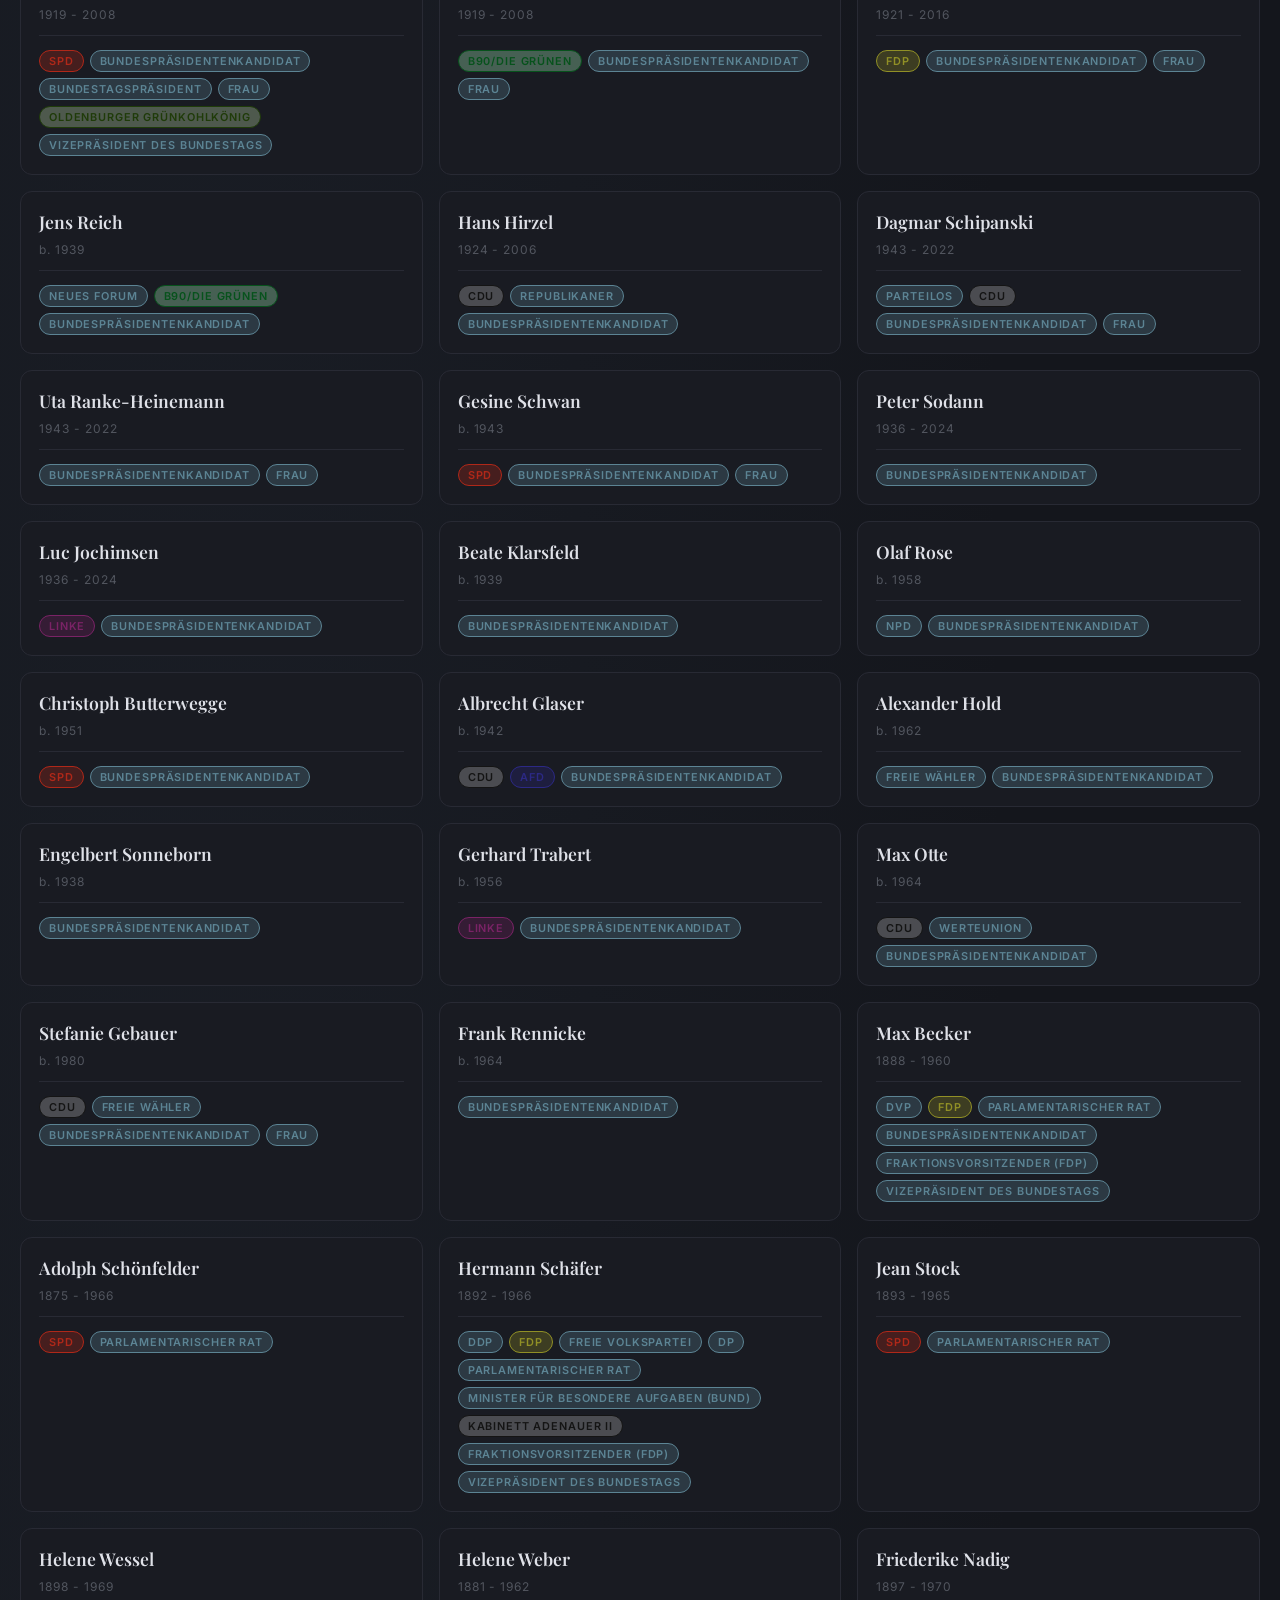
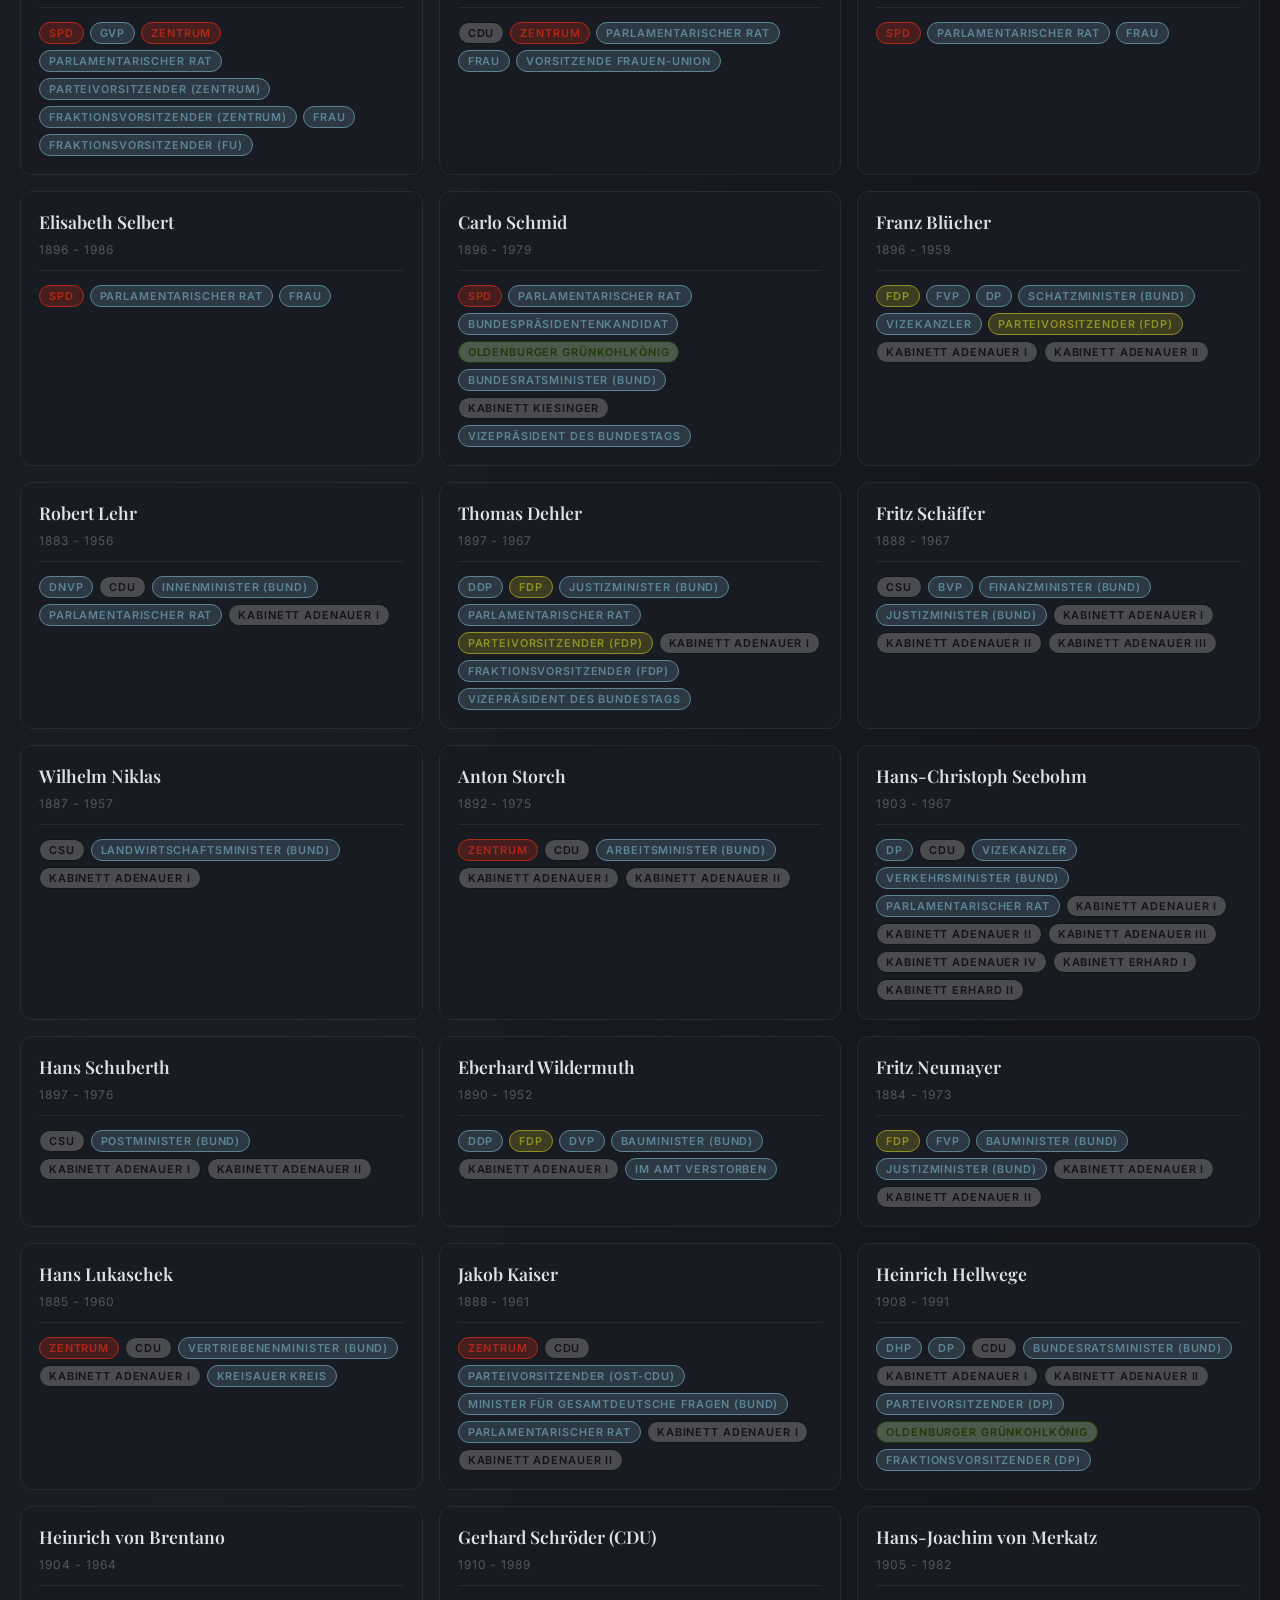
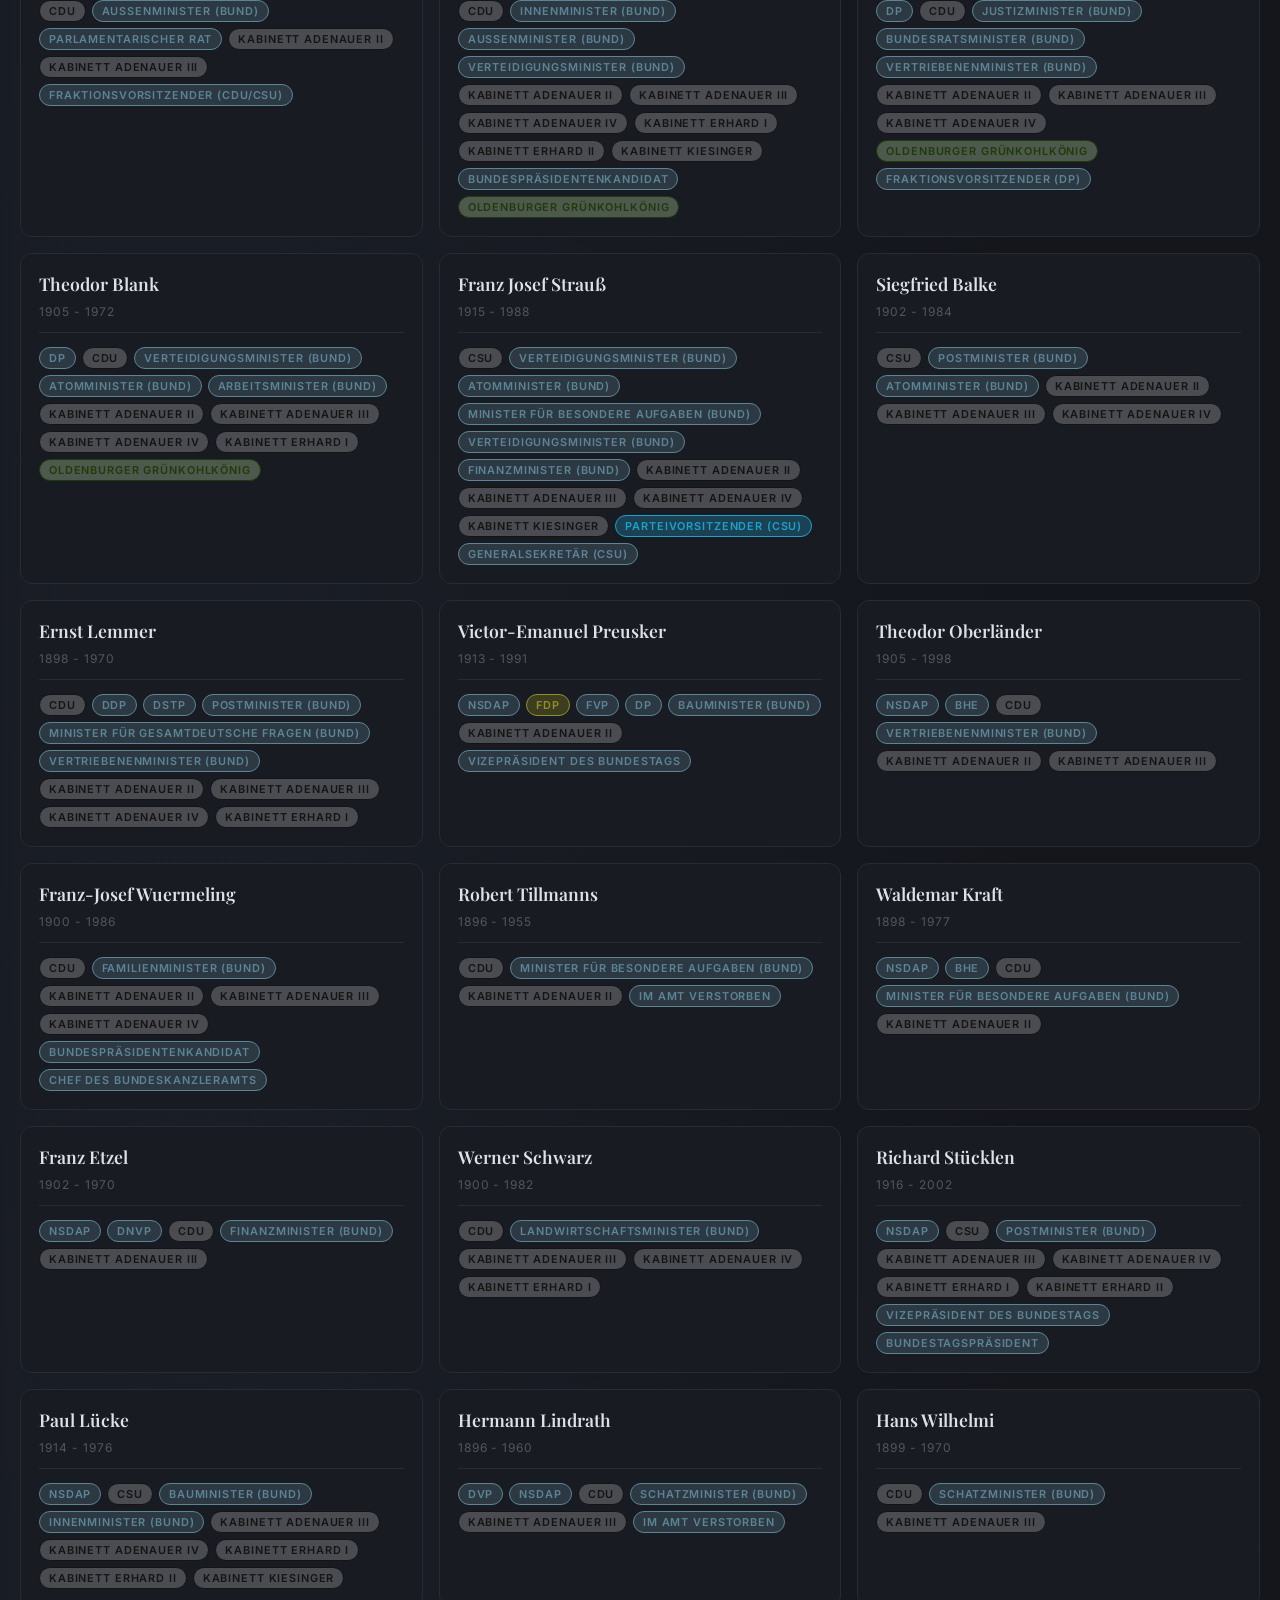
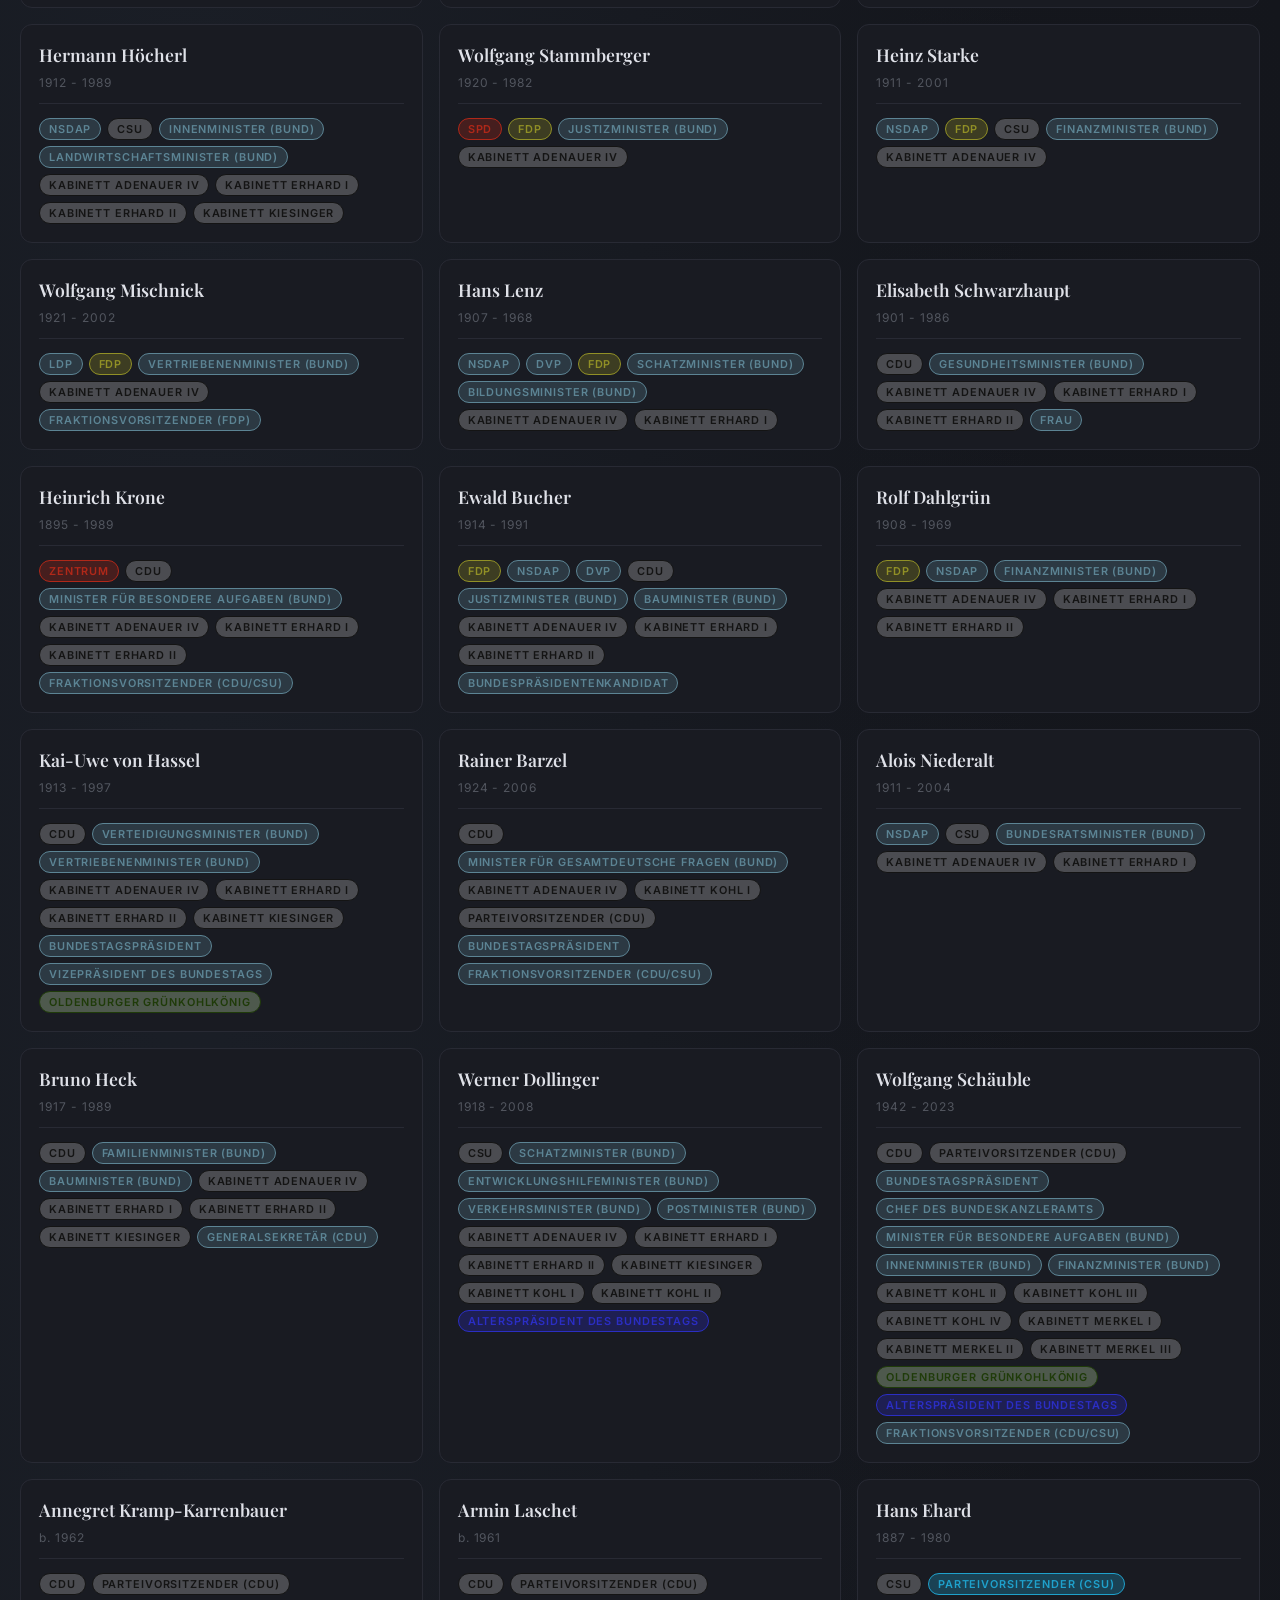
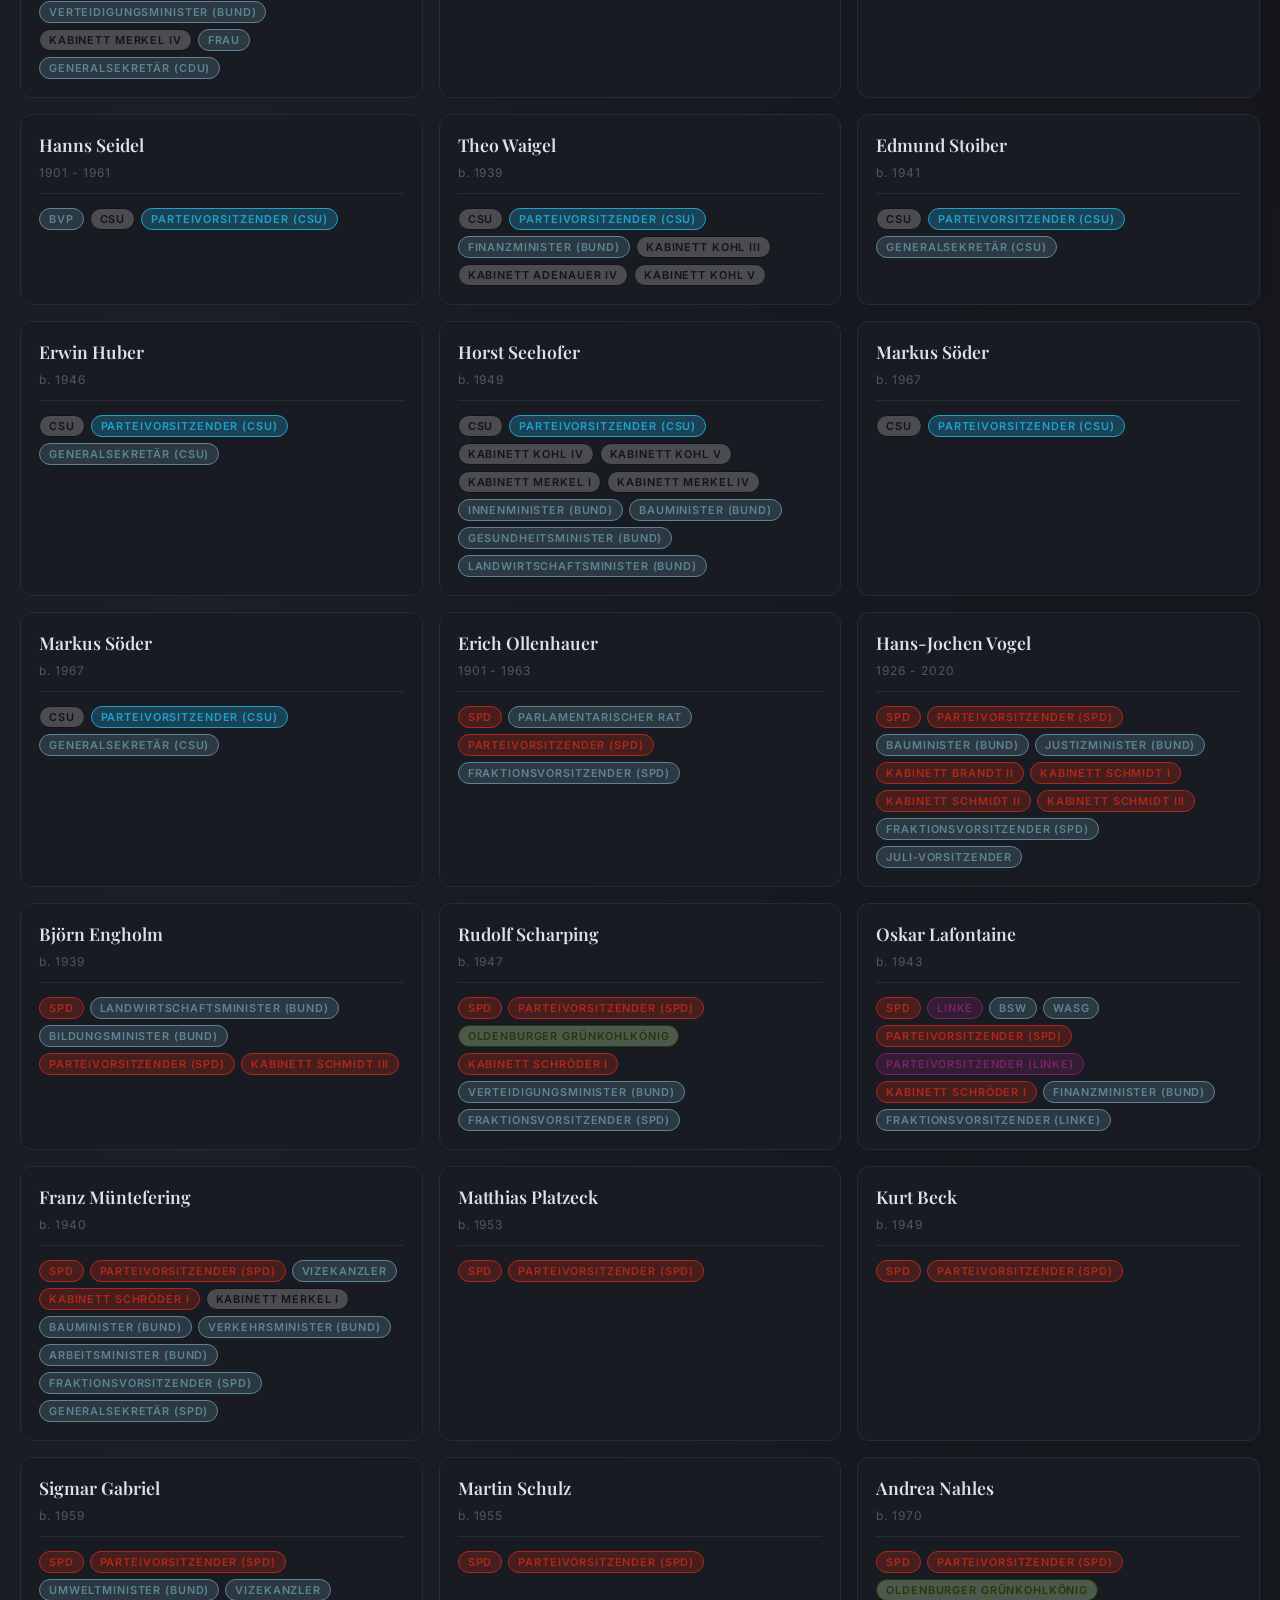
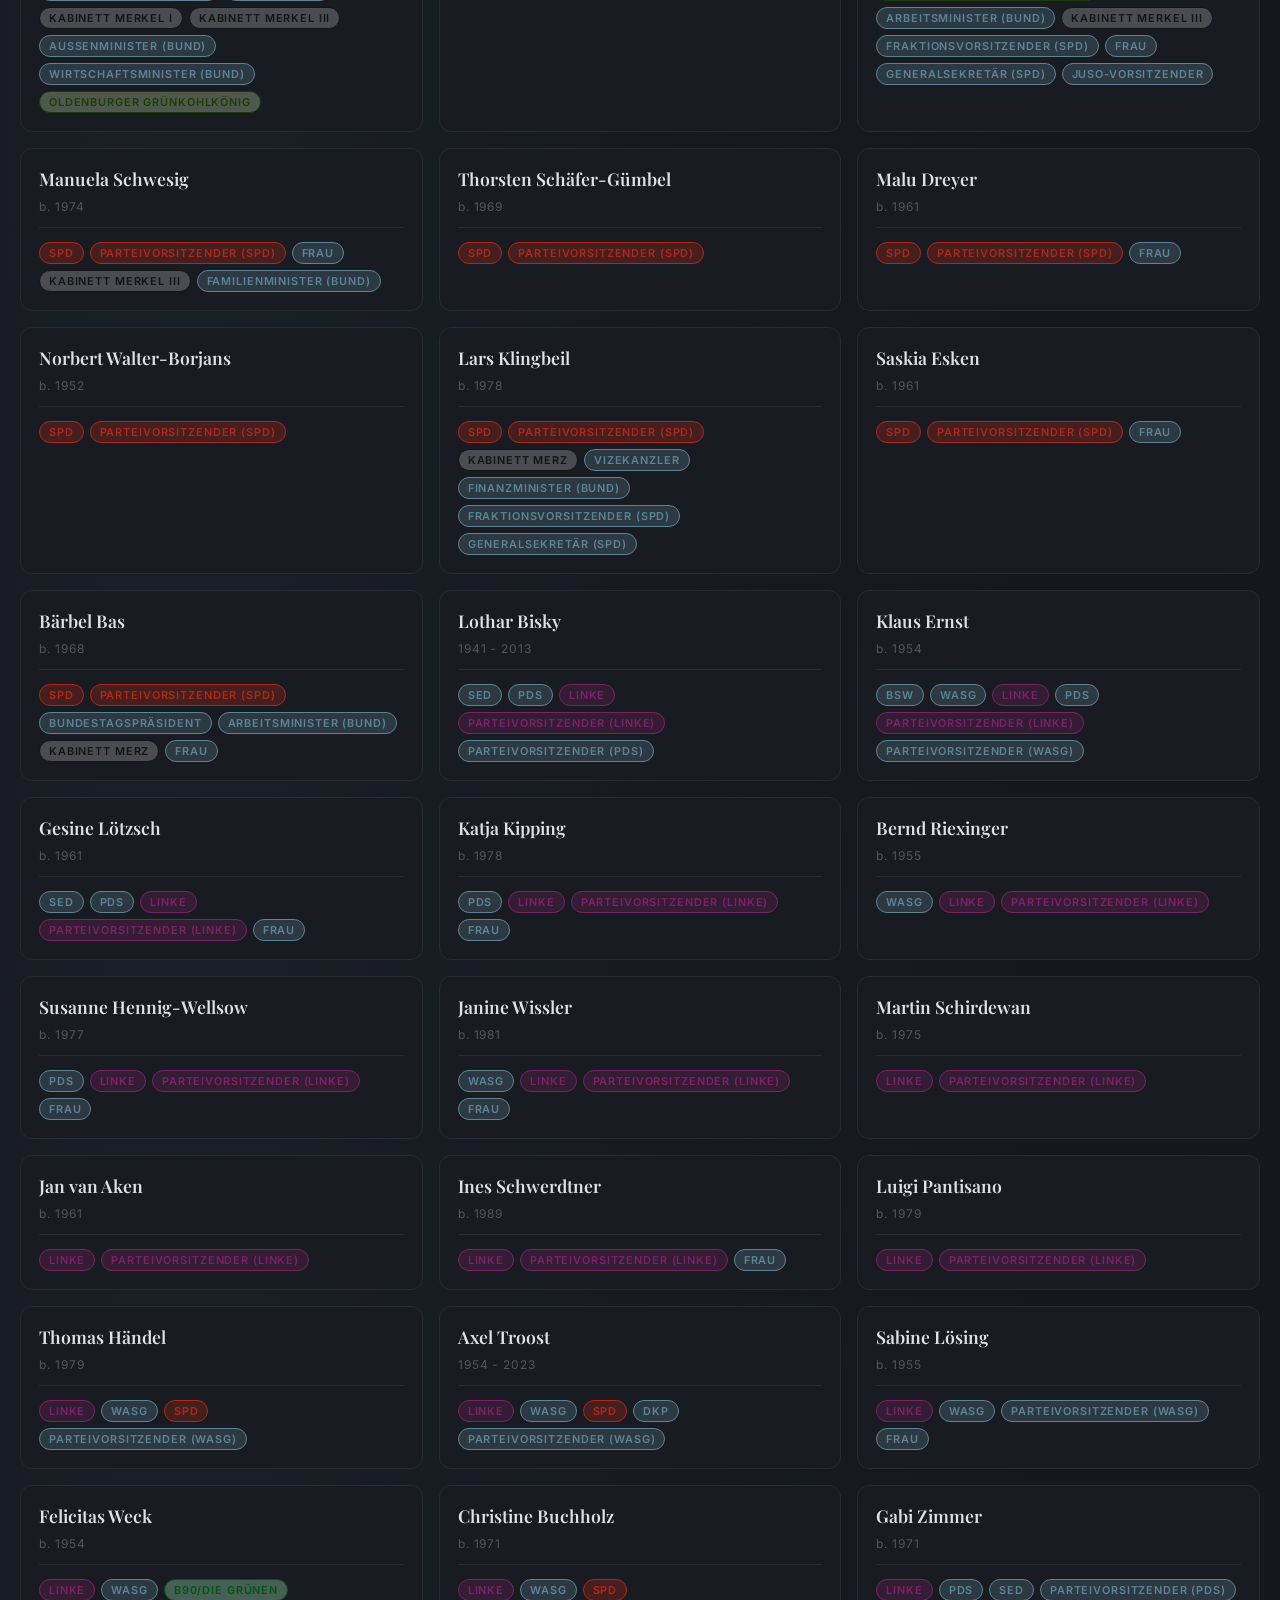
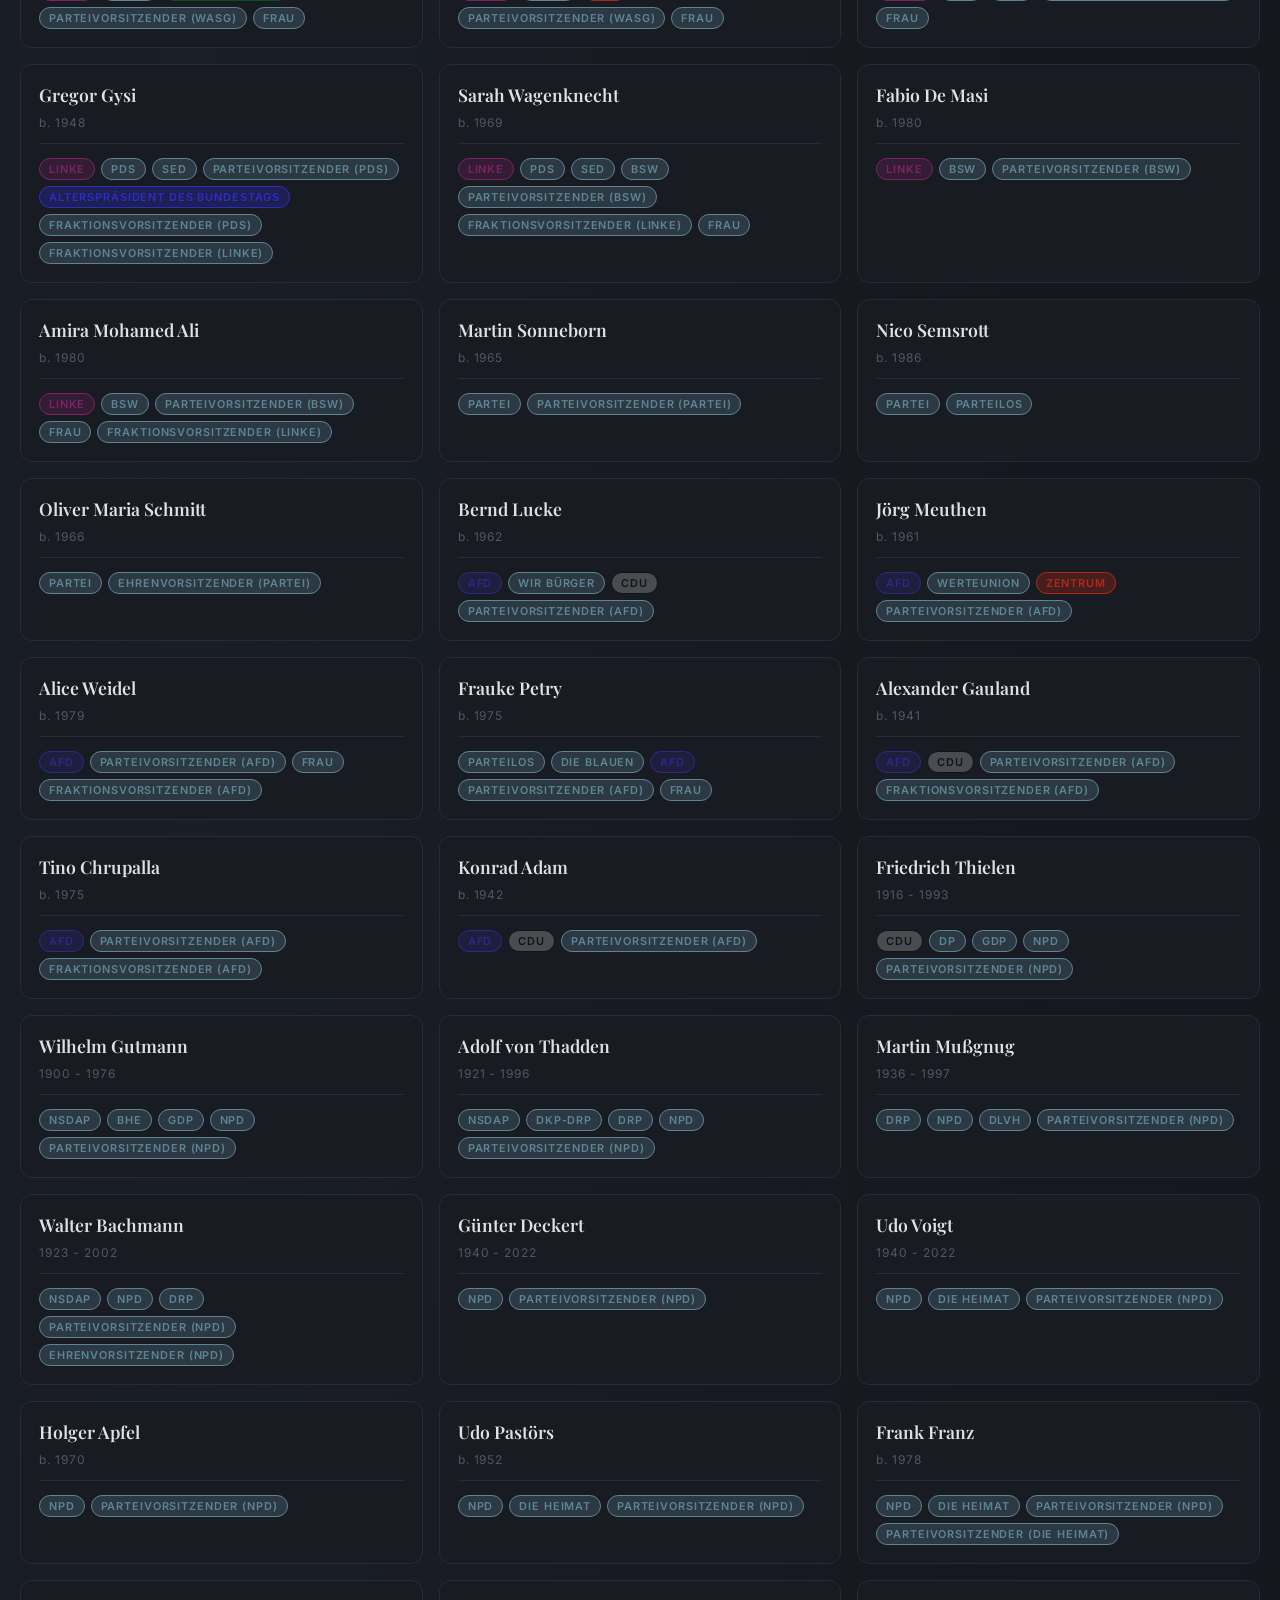
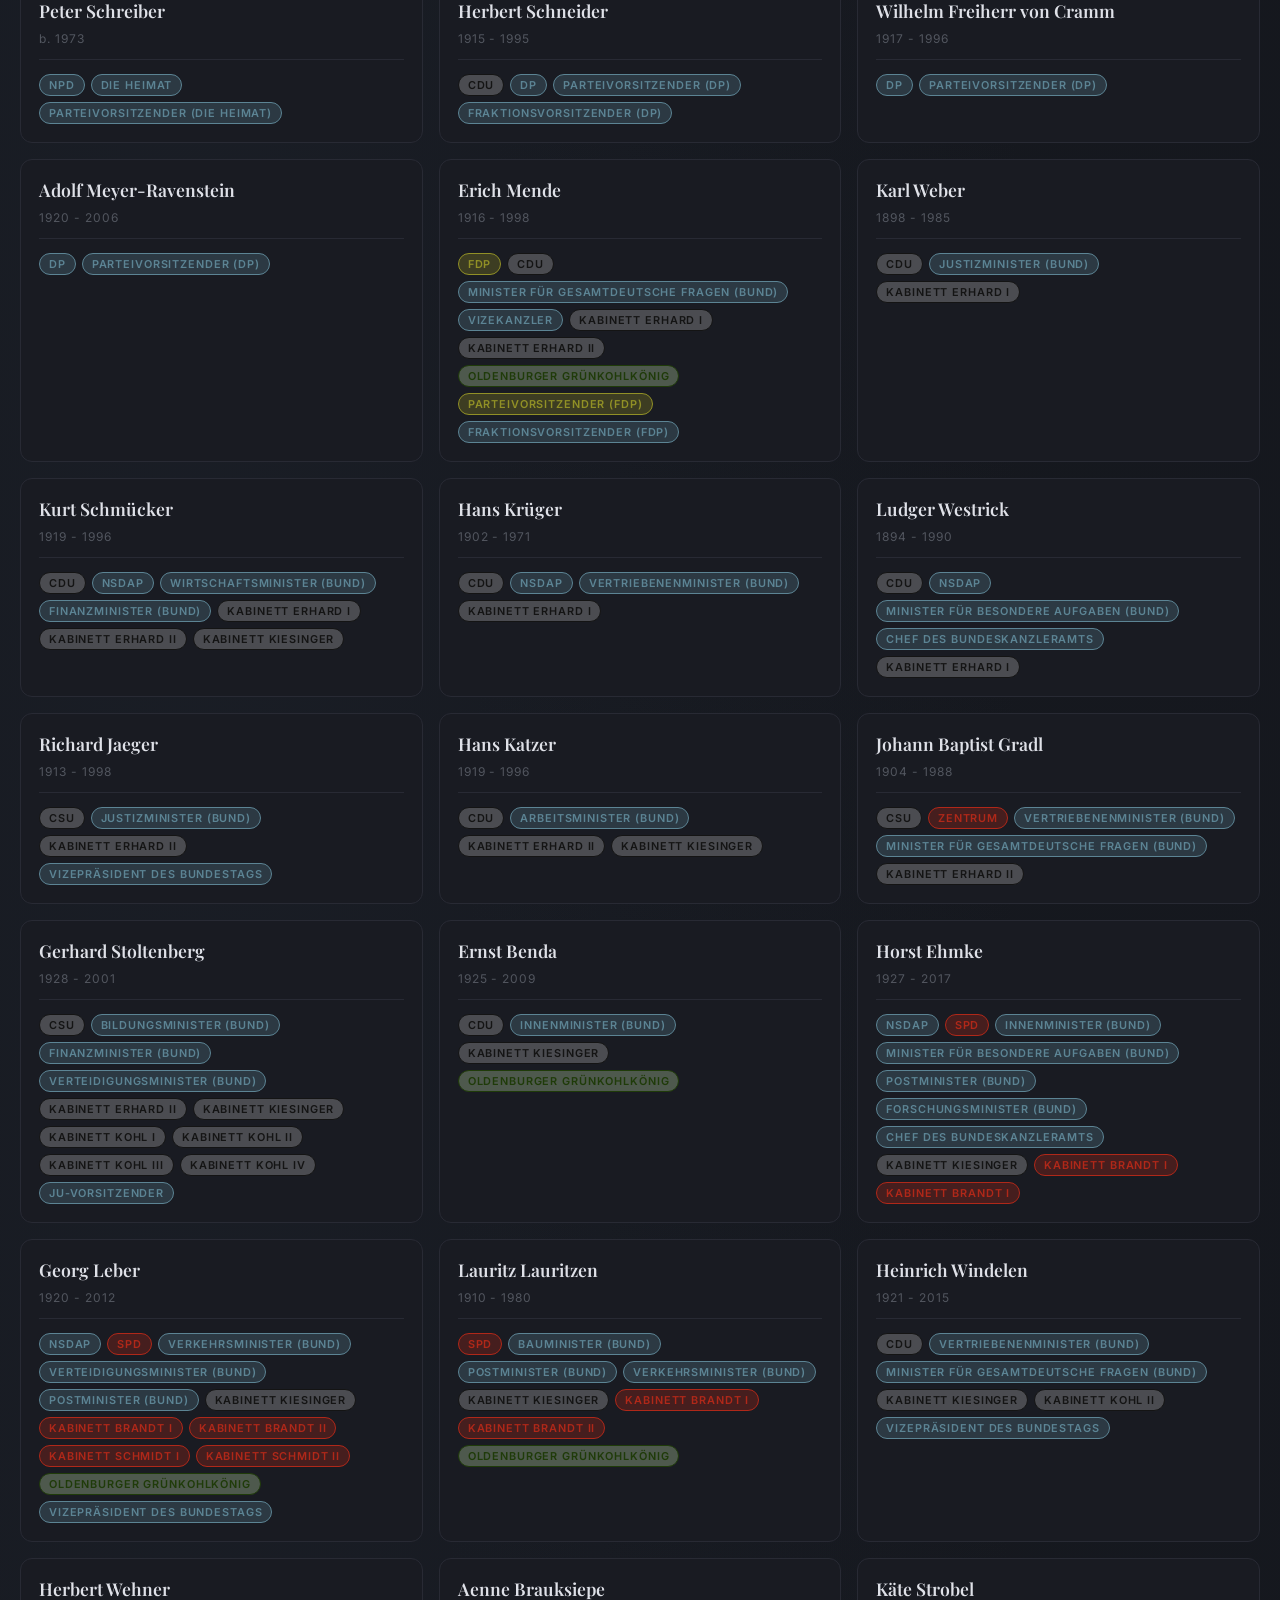
==== commit c6bda3ea: "Wambo 2" ====
--- a/dataset.html
+++ b/dataset.html
@@ -233,5 +233,33 @@
       }
     }
   </style>
+
+  <div class="daily-blocker" id="daily-blocker">
+    <div class="blocker-content">
+      <p>Löse zuerst das tägliche Puzzle!</p>
+      <button class="view-anyway-btn" id="view-anyway-btn">Trotzdem anzeigen</button>
+    </div>
+  </div>
+
+  <script>
+    const startDate = new Date("2026-08-11");
+    const today = new Date();
+    const daysSinceStart = Math.floor((today - startDate) / (1000 * 60 * 60 * 24));
+    const dailyPuzzleKey = `poldoku-daily-${daysSinceStart}`;
+    const dailyPuzzleStatus = localStorage.getItem(dailyPuzzleKey);
+    const isTodayBlocking = !dailyPuzzleStatus;
+
+    const dailyBlocker = document.getElementById('daily-blocker');
+    const viewAnywayBtn = document.getElementById('view-anyway-btn');
+
+    if (isTodayBlocking) {
+      dailyBlocker.classList.add('show');
+    }
+
+    viewAnywayBtn.addEventListener('click', () => {
+      dailyBlocker.classList.remove('show');
+      localStorage.setItem(dailyPuzzleKey, 'failed');
+    });
+  </script>
 </body>
 </html>
--- a/style.css
+++ b/style.css
@@ -85,6 +85,21 @@
     content: "❌";
     margin-right: 5px;
     font-size: 0.625rem;
+}
+
+.difficulty-rating {
+    font-size: 0.875rem;
+    display: inline-flex;
+    flex-direction: column;
+    align-items: center;
+    line-height: 1.2;
+    vertical-align: middle;
+    margin-left: 10px;
+}
+
+.difficulty-rating .stars {
+    color: #bd872b;
+    letter-spacing: 2px;
 }
 
 /* ── Grid ─ */
@@ -475,4 +490,56 @@
 
 .footer-links a:hover {
     color: #a4b8c8;
+}
+
+.daily-blocker {
+    position: fixed;
+    inset: 0;
+    background: rgba(10, 10, 15, 0.88);
+    backdrop-filter: blur(8px);
+    display: flex;
+    align-items: center;
+    justify-content: center;
+    z-index: 300;
+    opacity: 0;
+    pointer-events: none;
+    transition: opacity 0.3s ease;
+}
+
+.daily-blocker.show {
+    opacity: 1;
+    pointer-events: all;
+}
+
+.blocker-content {
+    background: #181a24;
+    border: 1px solid #3a4252;
+    border-radius: 16px;
+    padding: 32px 40px;
+    text-align: center;
+    box-shadow: 0 0 70px rgba(50, 60, 80, 0.28), 0 28px 72px rgba(0, 0, 0, 0.62);
+}
+
+.blocker-content p {
+    color: #dfe1e8;
+    font-size: 1.1rem;
+    margin-bottom: 20px;
+}
+
+.view-anyway-btn {
+    background: linear-gradient(135deg, #8c4a4a, #a85c5c);
+    border: none;
+    border-radius: 10px;
+    padding: 12px 32px;
+    color: #f5f5f5;
+    font-family: 'Inter', sans-serif;
+    font-size: 1rem;
+    font-weight: 600;
+    cursor: pointer;
+    letter-spacing: 0.06em;
+    transition: opacity 0.15s;
+}
+
+.view-anyway-btn:hover {
+    opacity: 0.85;
 }
